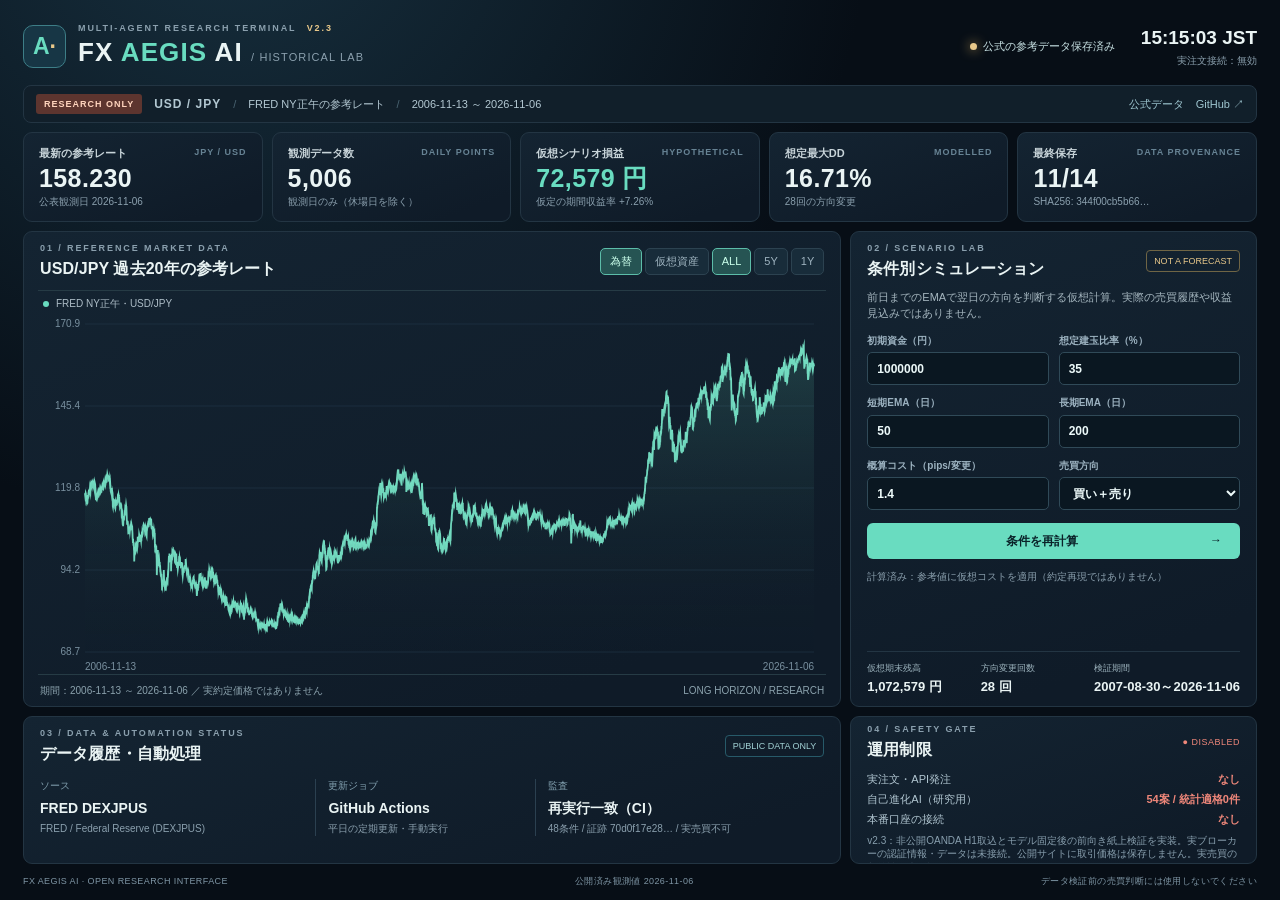
==== docs/index.html @ 6adf6b21 "feat: add private OANDA H1 ingestion and immutable forward paper ML validation" ====
<!doctype html>
<html lang="ja"><head><meta charset="utf-8"><meta name="viewport" content="width=device-width,initial-scale=1"><meta name="description" content="FX AEGIS AI — verified reference rates and hypothetical FX simulation; no live orders."><title>FX AEGIS AI | Historical Research & Simulation</title><link rel="stylesheet" href="./styles.css"><script defer src="./app.js"></script></head>
<body><div class="shell">
 <header class="topbar"><div class="brand"><div class="mark">A<span>·</span></div><div><div class="eyebrow">MULTI-AGENT RESEARCH TERMINAL <b>V2.3</b></div><h1>FX <em>AEGIS</em> AI <small>/ HISTORICAL LAB</small></h1></div></div><div class="top-actions"><div class="connection"><span class="dot"></span><span id="datasource">データの状態を確認中</span></div><div class="clock"><div id="clockJst">--:--:-- JST</div><span>実注文接続：無効</span></div></div></header>
 <section class="banner"><div><span class="status-tag">RESEARCH ONLY</span><b>USD / JPY</b><span class="pipe">/</span><span>FRED NY正午の参考レート</span><span class="pipe">/</span><span id="range">データ未取得</span></div><div><a href="https://fred.stlouisfed.org/series/DEXJPUS" target="_blank" rel="noopener noreferrer">公式データ</a><a href="https://github.com/Joker7822/FX-AEGIS-AI" target="_blank" rel="noopener noreferrer">GitHub ↗</a></div></section>
 <section class="kpis" aria-label="指標"><article><div>最新の参考レート <span>JPY / USD</span></div><strong id="lastRate">—</strong><small id="lastDate">公表値を確認中</small></article><article><div>観測データ数 <span>DAILY POINTS</span></div><strong id="observations">—</strong><small id="coverage">2006年からの長期分析</small></article><article><div>仮想シナリオ損益 <span>HYPOTHETICAL</span></div><strong id="simPnl">—</strong><small id="simReturn">実売買利益ではありません</small></article><article><div>想定最大DD <span>MODELLED</span></div><strong id="maxDd">—</strong><small id="switches">シナリオ計算なし</small></article><article><div>最終保存 <span>DATA PROVENANCE</span></div><strong id="lastSync">—</strong><small id="hash">照合情報を確認中</small></article></section>
 <section class="content"><div class="main-col"><article class="panel chart-panel"><div class="panel-head"><div><div class="tiny">01 / REFERENCE MARKET DATA</div><h2 id="chartTitle">USD/JPY 過去20年の参考レート</h2></div><div class="selectors"><button class="active" data-plot="price">為替</button><button data-plot="equity">仮想資産</button><button data-window="all" class="active">ALL</button><button data-window="5">5Y</button><button data-window="1">1Y</button></div></div><div class="chart-box"><div class="legend"><span class="legend-dot"></span><span id="chartLegend">FRED DEXJPUS / 参考レート</span><span id="chartExtra"></span></div><canvas id="chart"></canvas><div id="emptyChart" class="empty-chart" hidden>公式データの取得後、チャートが表示されます</div></div><div class="panel-foot"><span id="chartCaption">実注文・約定・スプレッドの情報ではありません</span><span>LONG HORIZON / RESEARCH</span></div></article>
 <article class="panel notes-panel"><div class="panel-head"><div><div class="tiny">03 / DATA & AUTOMATION STATUS</div><h2>データ履歴・自動処理</h2></div><span class="chip">PUBLIC DATA ONLY</span></div><div class="note-grid"><div><span class="label">ソース</span><strong id="sourceLabel">FRED DEXJPUS</strong><small id="sourceDetail">参照値、取引可能OHLCではありません</small></div><div><span class="label">更新ジョブ</span><strong>GitHub Actions</strong><small>平日の定期更新・手動実行</small></div><div><span class="label">監査</span><strong id="audit">未確認</strong><small id="reproDetail">再実行結果を確認中</small></div></div></article></div>
 <div class="side-col"><article class="panel controls"><div class="panel-head"><div><div class="tiny">02 / SCENARIO LAB</div><h2>条件別シミュレーション</h2></div><span class="chip chip-gold">NOT A FORECAST</span></div><div class="micro">前日までのEMAで翌日の方向を判断する仮想計算。実際の売買履歴や収益見込みではありません。</div><form id="scenarioForm"><div class="two"><label>初期資金（円）<input id="capital" type="number" min="1000" max="1000000000" value="1000000" step="10000"></label><label>想定建玉比率（%）<input id="allocation" type="number" min="1" max="100" value="35" step="1"></label></div><div class="two"><label>短期EMA（日）<input id="fast" type="number" min="2" max="499" value="50"></label><label>長期EMA（日）<input id="slow" type="number" min="3" max="500" value="200"></label></div><div class="two"><label>概算コスト（pips/変更）<input id="spread" type="number" min="0" max="50" step="0.1" value="1.4"></label><label>売買方向<select id="direction"><option value="both">買い＋売り</option><option value="long">買い＋見送り</option></select></label></div><button type="submit" class="simulate">条件を再計算 <span>→</span></button><div class="sim-meta" id="simMessage">履歴データを読み込み中です</div></form><div class="quick-stats"><div><span>仮想期末残高</span><strong id="finalEquity">—</strong></div><div><span>方向変更回数</span><strong id="trades">—</strong></div><div><span>検証期間</span><strong id="simDates">—</strong></div></div></article>
 <article class="panel safety"><div class="panel-head"><div><div class="tiny">04 / SAFETY GATE</div><h2>運用制限</h2></div><span class="led">● DISABLED</span></div><div class="safety-row"><span>実注文・API発注</span><b>なし</b></div><div class="safety-row"><span>自己進化AI（研究用）</span><b id="evolutionState">照合中</b></div><div class="safety-row"><span>本番口座の接続</span><b>なし</b></div><p>v2.3：非公開OANDA H1取込とモデル固定後の前向き紙上検証を実装。実ブローカーの認証情報・データは未接続。公開サイトに取引価格は保存しません。実売買の収益性は未確認です。</p></article></div></section>
 <footer><span>FX AEGIS AI · OPEN RESEARCH INTERFACE</span><span id="footerState">公開ページ / 読取専用</span><span>データ検証前の売買判断には使用しないでください</span></footer>
</div></body></html>
---- docs/styles.css ----
:root{color-scheme:dark;--bg:#070e16;--card:#101d2a;--border:#233543;--muted:#8ba0ae;--text:#eaf4f4;--mint:#69dcc0;--gold:#e8c88a;--danger:#ef877a}*{box-sizing:border-box}body{margin:0;background:radial-gradient(circle at 18% -13%,#17303f 0%,transparent 44%),var(--bg);font:13px/1.35 'Segoe UI',Inter,Arial,'Hiragino Kaku Gothic ProN',sans-serif;color:var(--text)}.shell{width:100%;max-width:2200px;height:100dvh;margin:auto;padding:17px 23px 10px;display:grid;grid-template-rows:59px 38px 90px minmax(0,1fr) 17px;gap:9px}.topbar{display:flex;align-items:center;justify-content:space-between;gap:16px}.brand{display:flex;align-items:center;gap:12px}.mark{display:flex;align-items:center;justify-content:center;font-size:23px;font-weight:900;width:43px;height:43px;border:1px solid #3d7e87;border-radius:10px;background:#173645;color:var(--mint)}.mark span{color:var(--gold)}.eyebrow,.tiny{font-size:9px;font-weight:700;letter-spacing:1.9px;color:var(--muted)}.eyebrow b{color:var(--gold);margin-left:6px}h1{margin:1px 0;font-size:26px;letter-spacing:1.1px;font-weight:800}h1 em{font-style:normal;color:var(--mint)}h1 small{font-size:11px;font-weight:500;color:var(--muted)}.top-actions{display:flex;align-items:center;gap:26px}.connection{font-size:11px;color:#c9e3e5}.dot{display:inline-block;width:7px;height:7px;background:var(--gold);border-radius:50%;margin-right:6px;box-shadow:0 0 12px #cfa95d}.clock{text-align:right}.clock>div{font-size:19px;font-weight:700;font-variant-numeric:tabular-nums}.clock>span{font-size:10px;color:var(--muted)}.banner{border:1px solid var(--border);border-radius:8px;background:#111f2a;padding:0 12px;display:flex;align-items:center;justify-content:space-between;color:#b3c8d2;font-size:11px}.banner>div{display:flex;align-items:center;gap:12px}.status-tag{background:#5d352f;color:#ffd4bd;padding:4px 8px;border-radius:3px;font-weight:bold;font-size:9px;letter-spacing:1px}.pipe{color:#4a6472}.banner b{font-size:12px;letter-spacing:1px}.banner a{color:#9fc7d1;text-decoration:none}.banner a:hover{text-decoration:underline}.kpis{display:grid;grid-template-columns:repeat(5,minmax(0,1fr));gap:9px}.kpis article,.panel{background:linear-gradient(160deg,#142432,#0f1b28 85%);border:1px solid var(--border);border-radius:9px;min-width:0}.kpis article{padding:12px 15px;display:flex;flex-direction:column;justify-content:center;gap:4px;overflow:hidden}.kpis article>div{font-size:11px;font-weight:650;color:#c8d4d9}.kpis article>div span{font-size:9px;color:#678394;letter-spacing:1px;float:right}.kpis strong{font-size:25px;line-height:1.05;font-weight:750;letter-spacing:.4px;font-variant-numeric:tabular-nums;white-space:nowrap}.kpis small{font-size:10px;color:var(--muted);white-space:nowrap;overflow:hidden;text-overflow:ellipsis}.content{display:grid;grid-template-columns:minmax(0,1.67fr) minmax(340px,.83fr);gap:9px;min-height:0}.main-col,.side-col{display:grid;gap:9px;min-height:0}.main-col{grid-template-rows:minmax(0,1fr) 148px}.side-col{grid-template-rows:minmax(0,1fr) 148px}.panel{min-height:0;overflow:hidden}.panel-head{height:58px;padding:12px 16px;display:flex;justify-content:space-between;align-items:center;gap:8px}.panel-head h2{margin:4px 0 0;font-size:16px;letter-spacing:.1px}.selectors{display:flex;gap:3px;flex-wrap:wrap;justify-content:flex-end}.selectors button{background:#182c3a;border:1px solid #2c4250;color:#9fb4c0;border-radius:5px;padding:5px 9px;font-size:11px;cursor:pointer}.selectors button.active,.selectors button:hover{background:#265453;border-color:#5cbda9;color:#caffeb}.chart-panel{display:flex;flex-direction:column}.chart-box{position:relative;flex:1;min-height:0;margin:0 14px;border-top:1px solid #263b45;border-bottom:1px solid #263b45}.legend{display:flex;align-items:center;gap:7px;padding:6px 5px;color:#adbdc7;font-size:10px;height:25px}.legend-dot{width:6px;height:6px;border-radius:50%;background:var(--mint)}#chart{width:100%;height:calc(100% - 25px);display:block}.empty-chart{position:absolute;top:50%;left:50%;transform:translate(-50%,-50%);color:#b1c8cc;text-align:center;background:#101f2bd6;padding:16px;border-radius:7px}.panel-foot{display:flex;justify-content:space-between;padding:9px 16px;color:#8ba2ad;font-size:10px}.note-grid{display:grid;grid-template-columns:1.2fr .9fr 1.2fr;gap:12px;padding:4px 16px 14px}.note-grid>div{border-right:1px solid #2b4050;min-width:0;display:flex;flex-direction:column;gap:6px}.note-grid>div:last-child{border:0}.label{font-size:10px;color:#82a0af}.note-grid strong{font-size:14px;white-space:nowrap;overflow:hidden;text-overflow:ellipsis}.note-grid small{font-size:10px;color:var(--muted);line-height:1.25}.chip{font-size:9px;color:#a2d2d5;border:1px solid #275a69;padding:4px 7px;border-radius:4px;white-space:nowrap}.chip-gold{color:var(--gold);border-color:#6f6545}.controls{padding-bottom:10px;display:flex;flex-direction:column}.controls .micro{margin:0 16px 12px;color:#a4b5be;font-size:11px;line-height:1.45}.controls form{padding:0 16px;flex:1;display:flex;flex-direction:column;gap:11px}.two{display:grid;grid-template-columns:1fr 1fr;gap:10px}.controls label{font-size:10px;color:#9cb2c0;font-weight:600}.controls input,.controls select{width:100%;margin-top:5px;border:1px solid #304a58;background:#0a1721;border-radius:5px;height:33px;padding:6px 9px;font:inherit;color:#edfafa;font-size:12px;outline:none}.controls input:focus,.controls select:focus{border-color:var(--mint)}.simulate{margin-top:2px;height:36px;background:var(--mint);border:0;border-radius:6px;color:#0a2229;font-weight:800;font-size:12px;cursor:pointer}.simulate:disabled{opacity:.45;cursor:not-allowed}.simulate span{float:right;margin-right:12px}.sim-meta{font-size:10px;color:var(--muted);min-height:13px}.quick-stats{margin:8px 16px 0;padding-top:10px;border-top:1px solid var(--border);display:grid;grid-template-columns:repeat(3,1fr);gap:8px}.quick-stats>div{display:flex;flex-direction:column;gap:4px}.quick-stats span{font-size:9px;color:#9cb3bd}.quick-stats strong{font-size:13px;white-space:nowrap;font-variant-numeric:tabular-nums}.safety{padding-bottom:8px}.safety .panel-head{height:50px}.led{color:var(--danger);font-size:9px;letter-spacing:.5px}.safety-row{display:flex;justify-content:space-between;margin:5px 16px;font-size:11px;color:#b1c6d1}.safety-row b{color:var(--danger)}.safety p{color:#889fae;font-size:10px;line-height:1.35;margin:7px 16px 0}footer{display:flex;justify-content:space-between;align-items:center;color:#7e95a4;font-size:9px;letter-spacing:.4px}.positive{color:var(--mint)}.negative{color:var(--danger)}@media(max-width:1100px){.shell{padding:12px;gap:7px}.content{grid-template-columns:minmax(0,1.5fr) minmax(305px,.85fr)}.panel-head{padding:8px 12px}.kpis article{padding:8px}.kpis strong{font-size:21px}.controls form{gap:6px}.controls .micro{margin-bottom:7px}}@media(max-width:900px){.shell{height:auto;min-height:100dvh;display:block}.topbar,.banner,.kpis,.content,footer{margin-bottom:10px}.kpis{grid-template-columns:repeat(2,minmax(0,1fr))}.kpis article:last-child{grid-column:span 2}.content{grid-template-columns:1fr}.main-col,.side-col{display:block}.main-col>.panel,.side-col>.panel{margin-bottom:10px}.chart-panel{height:390px}.controls{min-height:430px}.notes-panel,.safety{min-height:165px}.banner{min-height:40px}.top-actions{gap:8px}h1 small{display:none}footer{flex-wrap:wrap;gap:8px}}@media(max-height:800px) and (min-width:901px){.shell{padding:9px 16px 5px;grid-template-rows:48px 31px 76px minmax(0,1fr) 12px;gap:6px}.mark{height:34px;width:34px}.eyebrow{font-size:8px}h1{font-size:22px}.clock>div{font-size:15px}.kpis article{padding:7px 11px}.kpis strong{font-size:21px}.kpis small{font-size:9px}.main-col,.side-col{gap:6px}.main-col{grid-template-rows:minmax(0,1fr) 123px}.side-col{grid-template-rows:minmax(0,1fr) 123px}.panel-head{height:47px;padding:8px 13px}.panel-head h2{font-size:14px}.panel-foot{padding:6px 14px}.note-grid{padding:2px 14px 6px}.note-grid strong{font-size:12px}.note-grid small{font-size:9px}.controls .micro{font-size:10px;margin:0 13px 6px}.controls form{padding:0 13px;gap:5px}.controls input,.controls select{height:29px;margin-top:3px}.simulate{height:30px}.quick-stats{margin:4px 13px 0;padding-top:5px}.safety .panel-head{height:39px}.safety-row{margin:3px 14px;font-size:10px}.safety p{margin:5px 14px 0;font-size:9px}}
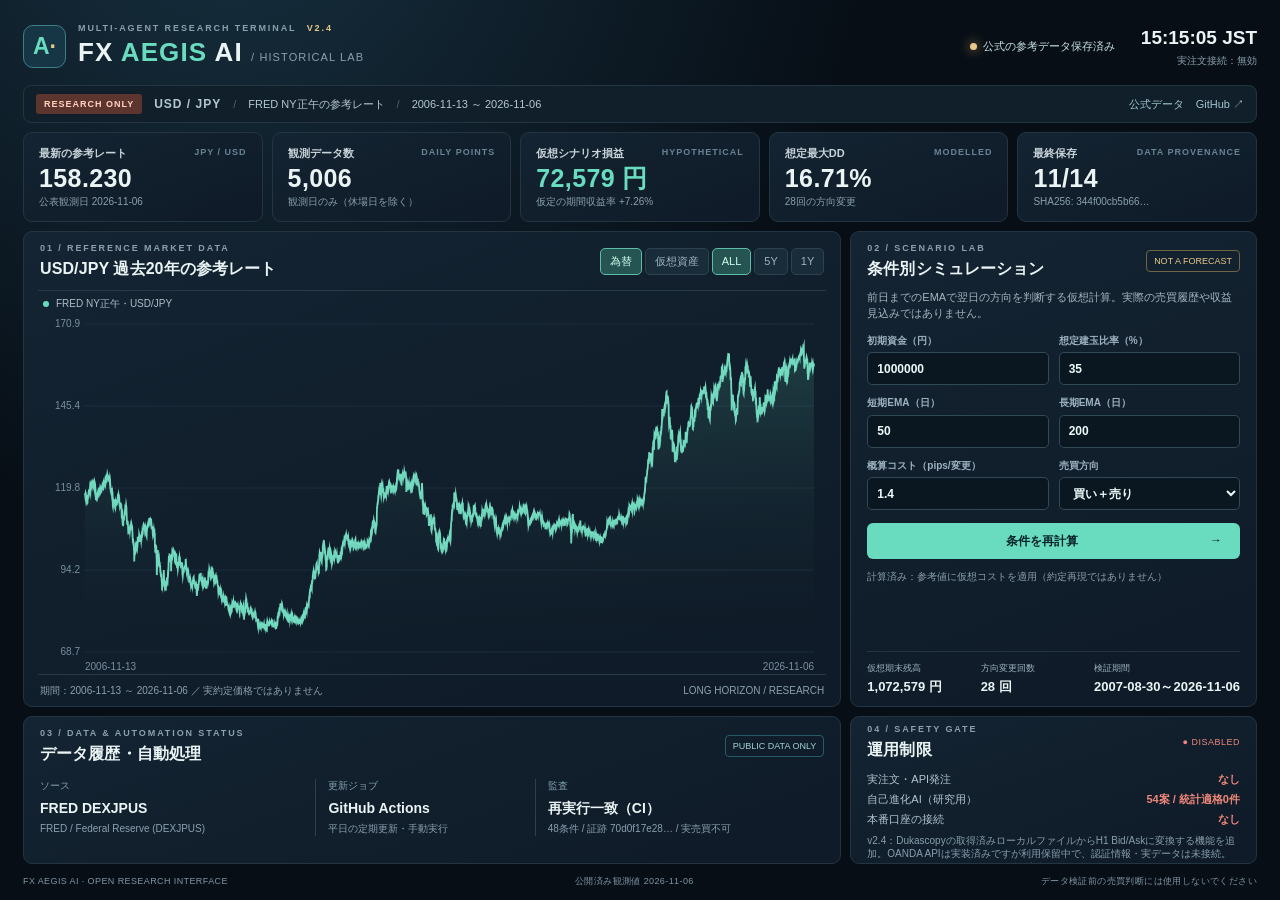
==== commit 6fe31516: "feat: offline Dukascopy tick-to-H1 audit; keep OANDA API on hold" ====
--- a/docs/index.html
+++ b/docs/index.html
@@ -1,12 +1,12 @@
 <!doctype html>
 <html lang="ja"><head><meta charset="utf-8"><meta name="viewport" content="width=device-width,initial-scale=1"><meta name="description" content="FX AEGIS AI — verified reference rates and hypothetical FX simulation; no live orders."><title>FX AEGIS AI | Historical Research & Simulation</title><link rel="stylesheet" href="./styles.css"><script defer src="./app.js"></script></head>
 <body><div class="shell">
- <header class="topbar"><div class="brand"><div class="mark">A<span>·</span></div><div><div class="eyebrow">MULTI-AGENT RESEARCH TERMINAL <b>V2.3</b></div><h1>FX <em>AEGIS</em> AI <small>/ HISTORICAL LAB</small></h1></div></div><div class="top-actions"><div class="connection"><span class="dot"></span><span id="datasource">データの状態を確認中</span></div><div class="clock"><div id="clockJst">--:--:-- JST</div><span>実注文接続：無効</span></div></div></header>
+ <header class="topbar"><div class="brand"><div class="mark">A<span>·</span></div><div><div class="eyebrow">MULTI-AGENT RESEARCH TERMINAL <b>V2.4</b></div><h1>FX <em>AEGIS</em> AI <small>/ HISTORICAL LAB</small></h1></div></div><div class="top-actions"><div class="connection"><span class="dot"></span><span id="datasource">データの状態を確認中</span></div><div class="clock"><div id="clockJst">--:--:-- JST</div><span>実注文接続：無効</span></div></div></header>
  <section class="banner"><div><span class="status-tag">RESEARCH ONLY</span><b>USD / JPY</b><span class="pipe">/</span><span>FRED NY正午の参考レート</span><span class="pipe">/</span><span id="range">データ未取得</span></div><div><a href="https://fred.stlouisfed.org/series/DEXJPUS" target="_blank" rel="noopener noreferrer">公式データ</a><a href="https://github.com/Joker7822/FX-AEGIS-AI" target="_blank" rel="noopener noreferrer">GitHub ↗</a></div></section>
  <section class="kpis" aria-label="指標"><article><div>最新の参考レート <span>JPY / USD</span></div><strong id="lastRate">—</strong><small id="lastDate">公表値を確認中</small></article><article><div>観測データ数 <span>DAILY POINTS</span></div><strong id="observations">—</strong><small id="coverage">2006年からの長期分析</small></article><article><div>仮想シナリオ損益 <span>HYPOTHETICAL</span></div><strong id="simPnl">—</strong><small id="simReturn">実売買利益ではありません</small></article><article><div>想定最大DD <span>MODELLED</span></div><strong id="maxDd">—</strong><small id="switches">シナリオ計算なし</small></article><article><div>最終保存 <span>DATA PROVENANCE</span></div><strong id="lastSync">—</strong><small id="hash">照合情報を確認中</small></article></section>
  <section class="content"><div class="main-col"><article class="panel chart-panel"><div class="panel-head"><div><div class="tiny">01 / REFERENCE MARKET DATA</div><h2 id="chartTitle">USD/JPY 過去20年の参考レート</h2></div><div class="selectors"><button class="active" data-plot="price">為替</button><button data-plot="equity">仮想資産</button><button data-window="all" class="active">ALL</button><button data-window="5">5Y</button><button data-window="1">1Y</button></div></div><div class="chart-box"><div class="legend"><span class="legend-dot"></span><span id="chartLegend">FRED DEXJPUS / 参考レート</span><span id="chartExtra"></span></div><canvas id="chart"></canvas><div id="emptyChart" class="empty-chart" hidden>公式データの取得後、チャートが表示されます</div></div><div class="panel-foot"><span id="chartCaption">実注文・約定・スプレッドの情報ではありません</span><span>LONG HORIZON / RESEARCH</span></div></article>
  <article class="panel notes-panel"><div class="panel-head"><div><div class="tiny">03 / DATA & AUTOMATION STATUS</div><h2>データ履歴・自動処理</h2></div><span class="chip">PUBLIC DATA ONLY</span></div><div class="note-grid"><div><span class="label">ソース</span><strong id="sourceLabel">FRED DEXJPUS</strong><small id="sourceDetail">参照値、取引可能OHLCではありません</small></div><div><span class="label">更新ジョブ</span><strong>GitHub Actions</strong><small>平日の定期更新・手動実行</small></div><div><span class="label">監査</span><strong id="audit">未確認</strong><small id="reproDetail">再実行結果を確認中</small></div></div></article></div>
  <div class="side-col"><article class="panel controls"><div class="panel-head"><div><div class="tiny">02 / SCENARIO LAB</div><h2>条件別シミュレーション</h2></div><span class="chip chip-gold">NOT A FORECAST</span></div><div class="micro">前日までのEMAで翌日の方向を判断する仮想計算。実際の売買履歴や収益見込みではありません。</div><form id="scenarioForm"><div class="two"><label>初期資金（円）<input id="capital" type="number" min="1000" max="1000000000" value="1000000" step="10000"></label><label>想定建玉比率（%）<input id="allocation" type="number" min="1" max="100" value="35" step="1"></label></div><div class="two"><label>短期EMA（日）<input id="fast" type="number" min="2" max="499" value="50"></label><label>長期EMA（日）<input id="slow" type="number" min="3" max="500" value="200"></label></div><div class="two"><label>概算コスト（pips/変更）<input id="spread" type="number" min="0" max="50" step="0.1" value="1.4"></label><label>売買方向<select id="direction"><option value="both">買い＋売り</option><option value="long">買い＋見送り</option></select></label></div><button type="submit" class="simulate">条件を再計算 <span>→</span></button><div class="sim-meta" id="simMessage">履歴データを読み込み中です</div></form><div class="quick-stats"><div><span>仮想期末残高</span><strong id="finalEquity">—</strong></div><div><span>方向変更回数</span><strong id="trades">—</strong></div><div><span>検証期間</span><strong id="simDates">—</strong></div></div></article>
- <article class="panel safety"><div class="panel-head"><div><div class="tiny">04 / SAFETY GATE</div><h2>運用制限</h2></div><span class="led">● DISABLED</span></div><div class="safety-row"><span>実注文・API発注</span><b>なし</b></div><div class="safety-row"><span>自己進化AI（研究用）</span><b id="evolutionState">照合中</b></div><div class="safety-row"><span>本番口座の接続</span><b>なし</b></div><p>v2.3：非公開OANDA H1取込とモデル固定後の前向き紙上検証を実装。実ブローカーの認証情報・データは未接続。公開サイトに取引価格は保存しません。実売買の収益性は未確認です。</p></article></div></section>
+ <article class="panel safety"><div class="panel-head"><div><div class="tiny">04 / SAFETY GATE</div><h2>運用制限</h2></div><span class="led">● DISABLED</span></div><div class="safety-row"><span>実注文・API発注</span><b>なし</b></div><div class="safety-row"><span>自己進化AI（研究用）</span><b id="evolutionState">照合中</b></div><div class="safety-row"><span>本番口座の接続</span><b>なし</b></div><p>v2.4：Dukascopyの取得済みローカルファイルからH1 Bid/Askに変換する機能を追加。OANDA APIは実装済みですが利用保留中で、認証情報・実データは未接続。公開サイトに取引価格を保存せず、実収益性は未確認です。</p></article></div></section>
  <footer><span>FX AEGIS AI · OPEN RESEARCH INTERFACE</span><span id="footerState">公開ページ / 読取専用</span><span>データ検証前の売買判断には使用しないでください</span></footer>
 </div></body></html>
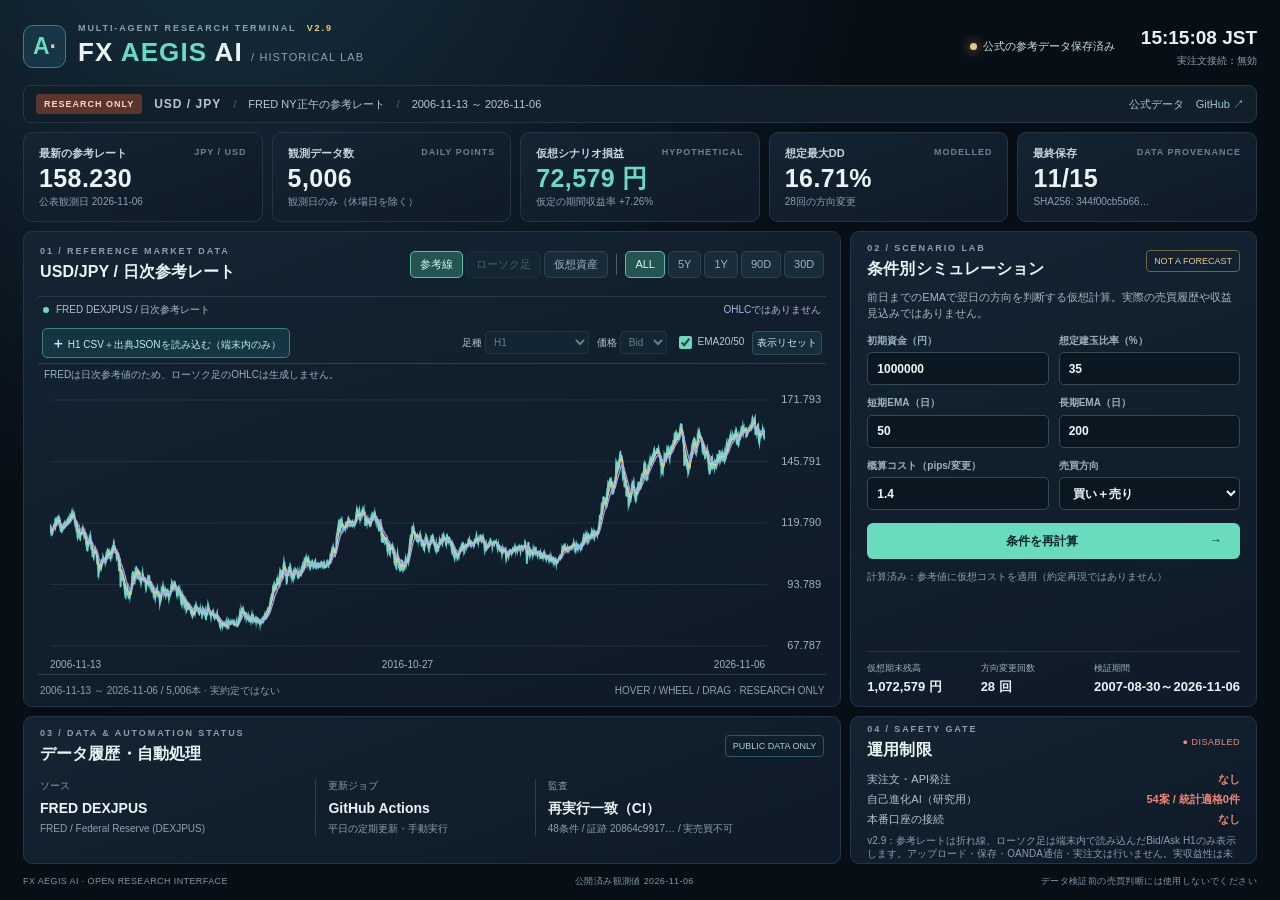
==== commit 2edc6624: "feat(dashboard): display verified local H1 Bid/Ask candlesticks with zoom and EMA" ====
--- a/docs/index.html
+++ b/docs/index.html
@@ -1,12 +1,12 @@
 <!doctype html>
-<html lang="ja"><head><meta charset="utf-8"><meta name="viewport" content="width=device-width,initial-scale=1"><meta name="description" content="FX AEGIS AI — verified reference rates and hypothetical FX simulation; no live orders."><title>FX AEGIS AI | Historical Research & Simulation</title><link rel="stylesheet" href="./styles.css"><script defer src="./app.js"></script></head>
+<html lang="ja"><head><meta charset="utf-8"><meta name="viewport" content="width=device-width,initial-scale=1"><meta name="description" content="FX AEGIS AI — verified reference rates and hypothetical FX simulation; no live orders."><title>FX AEGIS AI | Historical Research & Simulation</title><link rel="stylesheet" href="./styles.css?v=29"><script defer src="./chart-model.js?v=29"></script><script defer src="./chart-view.js?v=29"></script><script defer src="./app.js?v=29"></script></head>
 <body><div class="shell">
- <header class="topbar"><div class="brand"><div class="mark">A<span>·</span></div><div><div class="eyebrow">MULTI-AGENT RESEARCH TERMINAL <b>V2.4</b></div><h1>FX <em>AEGIS</em> AI <small>/ HISTORICAL LAB</small></h1></div></div><div class="top-actions"><div class="connection"><span class="dot"></span><span id="datasource">データの状態を確認中</span></div><div class="clock"><div id="clockJst">--:--:-- JST</div><span>実注文接続：無効</span></div></div></header>
+ <header class="topbar"><div class="brand"><div class="mark">A<span>·</span></div><div><div class="eyebrow">MULTI-AGENT RESEARCH TERMINAL <b>V2.9</b></div><h1>FX <em>AEGIS</em> AI <small>/ HISTORICAL LAB</small></h1></div></div><div class="top-actions"><div class="connection"><span class="dot"></span><span id="datasource">データの状態を確認中</span></div><div class="clock"><div id="clockJst">--:--:-- JST</div><span>実注文接続：無効</span></div></div></header>
  <section class="banner"><div><span class="status-tag">RESEARCH ONLY</span><b>USD / JPY</b><span class="pipe">/</span><span>FRED NY正午の参考レート</span><span class="pipe">/</span><span id="range">データ未取得</span></div><div><a href="https://fred.stlouisfed.org/series/DEXJPUS" target="_blank" rel="noopener noreferrer">公式データ</a><a href="https://github.com/Joker7822/FX-AEGIS-AI" target="_blank" rel="noopener noreferrer">GitHub ↗</a></div></section>
  <section class="kpis" aria-label="指標"><article><div>最新の参考レート <span>JPY / USD</span></div><strong id="lastRate">—</strong><small id="lastDate">公表値を確認中</small></article><article><div>観測データ数 <span>DAILY POINTS</span></div><strong id="observations">—</strong><small id="coverage">2006年からの長期分析</small></article><article><div>仮想シナリオ損益 <span>HYPOTHETICAL</span></div><strong id="simPnl">—</strong><small id="simReturn">実売買利益ではありません</small></article><article><div>想定最大DD <span>MODELLED</span></div><strong id="maxDd">—</strong><small id="switches">シナリオ計算なし</small></article><article><div>最終保存 <span>DATA PROVENANCE</span></div><strong id="lastSync">—</strong><small id="hash">照合情報を確認中</small></article></section>
- <section class="content"><div class="main-col"><article class="panel chart-panel"><div class="panel-head"><div><div class="tiny">01 / REFERENCE MARKET DATA</div><h2 id="chartTitle">USD/JPY 過去20年の参考レート</h2></div><div class="selectors"><button class="active" data-plot="price">為替</button><button data-plot="equity">仮想資産</button><button data-window="all" class="active">ALL</button><button data-window="5">5Y</button><button data-window="1">1Y</button></div></div><div class="chart-box"><div class="legend"><span class="legend-dot"></span><span id="chartLegend">FRED DEXJPUS / 参考レート</span><span id="chartExtra"></span></div><canvas id="chart"></canvas><div id="emptyChart" class="empty-chart" hidden>公式データの取得後、チャートが表示されます</div></div><div class="panel-foot"><span id="chartCaption">実注文・約定・スプレッドの情報ではありません</span><span>LONG HORIZON / RESEARCH</span></div></article>
+ <section class="content"><div class="main-col"><article class="panel chart-panel"><div class="panel-head"><div><div class="tiny">01 / REFERENCE MARKET DATA</div><h2 id="chartTitle">USD/JPY 過去20年の参考レート</h2></div><div class="selectors" aria-label="チャート表示切替"><button class="active" data-plot="price">参考線</button><button data-plot="candles" disabled title="ローカルのH1 Bid/Ask CSVと出典JSONを取り込んでください">ローソク足</button><button data-plot="equity">仮想資産</button><span class="select-divider"></span><button data-window="all" class="active">ALL</button><button data-window="5">5Y</button><button data-window="1">1Y</button><button data-window="90d">90D</button><button data-window="30d">30D</button><button data-window="7d">7D</button><button data-window="1d">1D</button></div></div><div class="chart-box"><div class="legend"><span class="legend-dot"></span><span id="chartLegend">FRED DEXJPUS / 参考レート</span><span id="chartExtra"></span></div><div class="chart-setup"><label class="local-import"> <input type="file" id="localFiles" accept=".csv,.json" multiple aria-label="ローカルH1 BidAsk CSVと出典JSONを2ファイル選択"> <span> <b>＋</b> H1 CSV＋出典JSONを読み込む（端末内のみ）</span></label><button id="localClear" type="button" hidden>クリア</button><div class="chart-mini"><label>足種 <select id="candleTimeframe" aria-label="ローソク足の時間軸"><option value="H1">H1</option><option value="D1">D1（UTC集約）</option></select></label><label>価格 <select id="candleSide" aria-label="BidまたはAskのOHLC"><option value="bid">Bid</option><option value="ask">Ask</option></select></label><label class="ema-toggle"><input type="checkbox" id="showEma" checked> EMA20/50</label><button id="chartReset" type="button" title="ズームとスクロールを元に戻す">表示リセット</button></div></div><div class="local-status" id="localStatus" aria-live="polite">FREDは日次参考値のため、ローソク足のOHLCは生成しません。</div><canvas id="chart" tabindex="0" role="img" aria-label="価格チャート。マウスホイールで拡大縮小、横ドラッグで移動、矢印キーで移動できます。"></canvas><div id="chartHover" class="chart-hover" hidden></div><div id="emptyChart" class="empty-chart" hidden>公式データの取得後、チャートが表示されます</div></div><div class="panel-foot"><span id="chartCaption">実注文・約定・スプレッドの情報ではありません</span><span>HOVER / WHEEL / DRAG · RESEARCH ONLY</span></div></article>
  <article class="panel notes-panel"><div class="panel-head"><div><div class="tiny">03 / DATA & AUTOMATION STATUS</div><h2>データ履歴・自動処理</h2></div><span class="chip">PUBLIC DATA ONLY</span></div><div class="note-grid"><div><span class="label">ソース</span><strong id="sourceLabel">FRED DEXJPUS</strong><small id="sourceDetail">参照値、取引可能OHLCではありません</small></div><div><span class="label">更新ジョブ</span><strong>GitHub Actions</strong><small>平日の定期更新・手動実行</small></div><div><span class="label">監査</span><strong id="audit">未確認</strong><small id="reproDetail">再実行結果を確認中</small></div></div></article></div>
  <div class="side-col"><article class="panel controls"><div class="panel-head"><div><div class="tiny">02 / SCENARIO LAB</div><h2>条件別シミュレーション</h2></div><span class="chip chip-gold">NOT A FORECAST</span></div><div class="micro">前日までのEMAで翌日の方向を判断する仮想計算。実際の売買履歴や収益見込みではありません。</div><form id="scenarioForm"><div class="two"><label>初期資金（円）<input id="capital" type="number" min="1000" max="1000000000" value="1000000" step="10000"></label><label>想定建玉比率（%）<input id="allocation" type="number" min="1" max="100" value="35" step="1"></label></div><div class="two"><label>短期EMA（日）<input id="fast" type="number" min="2" max="499" value="50"></label><label>長期EMA（日）<input id="slow" type="number" min="3" max="500" value="200"></label></div><div class="two"><label>概算コスト（pips/変更）<input id="spread" type="number" min="0" max="50" step="0.1" value="1.4"></label><label>売買方向<select id="direction"><option value="both">買い＋売り</option><option value="long">買い＋見送り</option></select></label></div><button type="submit" class="simulate">条件を再計算 <span>→</span></button><div class="sim-meta" id="simMessage">履歴データを読み込み中です</div></form><div class="quick-stats"><div><span>仮想期末残高</span><strong id="finalEquity">—</strong></div><div><span>方向変更回数</span><strong id="trades">—</strong></div><div><span>検証期間</span><strong id="simDates">—</strong></div></div></article>
- <article class="panel safety"><div class="panel-head"><div><div class="tiny">04 / SAFETY GATE</div><h2>運用制限</h2></div><span class="led">● DISABLED</span></div><div class="safety-row"><span>実注文・API発注</span><b>なし</b></div><div class="safety-row"><span>自己進化AI（研究用）</span><b id="evolutionState">照合中</b></div><div class="safety-row"><span>本番口座の接続</span><b>なし</b></div><p>v2.4：Dukascopyの取得済みローカルファイルからH1 Bid/Askに変換する機能を追加。OANDA APIは実装済みですが利用保留中で、認証情報・実データは未接続。公開サイトに取引価格を保存せず、実収益性は未確認です。</p></article></div></section>
+ <article class="panel safety"><div class="panel-head"><div><div class="tiny">04 / SAFETY GATE</div><h2>運用制限</h2></div><span class="led">● DISABLED</span></div><div class="safety-row"><span>実注文・API発注</span><b>なし</b></div><div class="safety-row"><span>自己進化AI（研究用）</span><b id="evolutionState">照合中</b></div><div class="safety-row"><span>本番口座の接続</span><b>なし</b></div><p>v2.9：参考レートは折れ線、ローソク足は端末内で読み込んだBid/Ask H1のみ表示します。アップロード・保存・OANDA通信・実注文は行いません。実収益性は未確認です。</p></article></div></section>
  <footer><span>FX AEGIS AI · OPEN RESEARCH INTERFACE</span><span id="footerState">公開ページ / 読取専用</span><span>データ検証前の売買判断には使用しないでください</span></footer>
 </div></body></html>
--- a/docs/styles.css
+++ b/docs/styles.css
@@ -1 +1,28 @@
 :root{color-scheme:dark;--bg:#070e16;--card:#101d2a;--border:#233543;--muted:#8ba0ae;--text:#eaf4f4;--mint:#69dcc0;--gold:#e8c88a;--danger:#ef877a}*{box-sizing:border-box}body{margin:0;background:radial-gradient(circle at 18% -13%,#17303f 0%,transparent 44%),var(--bg);font:13px/1.35 'Segoe UI',Inter,Arial,'Hiragino Kaku Gothic ProN',sans-serif;color:var(--text)}.shell{width:100%;max-width:2200px;height:100dvh;margin:auto;padding:17px 23px 10px;display:grid;grid-template-rows:59px 38px 90px minmax(0,1fr) 17px;gap:9px}.topbar{display:flex;align-items:center;justify-content:space-between;gap:16px}.brand{display:flex;align-items:center;gap:12px}.mark{display:flex;align-items:center;justify-content:center;font-size:23px;font-weight:900;width:43px;height:43px;border:1px solid #3d7e87;border-radius:10px;background:#173645;color:var(--mint)}.mark span{color:var(--gold)}.eyebrow,.tiny{font-size:9px;font-weight:700;letter-spacing:1.9px;color:var(--muted)}.eyebrow b{color:var(--gold);margin-left:6px}h1{margin:1px 0;font-size:26px;letter-spacing:1.1px;font-weight:800}h1 em{font-style:normal;color:var(--mint)}h1 small{font-size:11px;font-weight:500;color:var(--muted)}.top-actions{display:flex;align-items:center;gap:26px}.connection{font-size:11px;color:#c9e3e5}.dot{display:inline-block;width:7px;height:7px;background:var(--gold);border-radius:50%;margin-right:6px;box-shadow:0 0 12px #cfa95d}.clock{text-align:right}.clock>div{font-size:19px;font-weight:700;font-variant-numeric:tabular-nums}.clock>span{font-size:10px;color:var(--muted)}.banner{border:1px solid var(--border);border-radius:8px;background:#111f2a;padding:0 12px;display:flex;align-items:center;justify-content:space-between;color:#b3c8d2;font-size:11px}.banner>div{display:flex;align-items:center;gap:12px}.status-tag{background:#5d352f;color:#ffd4bd;padding:4px 8px;border-radius:3px;font-weight:bold;font-size:9px;letter-spacing:1px}.pipe{color:#4a6472}.banner b{font-size:12px;letter-spacing:1px}.banner a{color:#9fc7d1;text-decoration:none}.banner a:hover{text-decoration:underline}.kpis{display:grid;grid-template-columns:repeat(5,minmax(0,1fr));gap:9px}.kpis article,.panel{background:linear-gradient(160deg,#142432,#0f1b28 85%);border:1px solid var(--border);border-radius:9px;min-width:0}.kpis article{padding:12px 15px;display:flex;flex-direction:column;justify-content:center;gap:4px;overflow:hidden}.kpis article>div{font-size:11px;font-weight:650;color:#c8d4d9}.kpis article>div span{font-size:9px;color:#678394;letter-spacing:1px;float:right}.kpis strong{font-size:25px;line-height:1.05;font-weight:750;letter-spacing:.4px;font-variant-numeric:tabular-nums;white-space:nowrap}.kpis small{font-size:10px;color:var(--muted);white-space:nowrap;overflow:hidden;text-overflow:ellipsis}.content{display:grid;grid-template-columns:minmax(0,1.67fr) minmax(340px,.83fr);gap:9px;min-height:0}.main-col,.side-col{display:grid;gap:9px;min-height:0}.main-col{grid-template-rows:minmax(0,1fr) 148px}.side-col{grid-template-rows:minmax(0,1fr) 148px}.panel{min-height:0;overflow:hidden}.panel-head{height:58px;padding:12px 16px;display:flex;justify-content:space-between;align-items:center;gap:8px}.panel-head h2{margin:4px 0 0;font-size:16px;letter-spacing:.1px}.selectors{display:flex;gap:3px;flex-wrap:wrap;justify-content:flex-end}.selectors button{background:#182c3a;border:1px solid #2c4250;color:#9fb4c0;border-radius:5px;padding:5px 9px;font-size:11px;cursor:pointer}.selectors button.active,.selectors button:hover{background:#265453;border-color:#5cbda9;color:#caffeb}.chart-panel{display:flex;flex-direction:column}.chart-box{position:relative;flex:1;min-height:0;margin:0 14px;border-top:1px solid #263b45;border-bottom:1px solid #263b45}.legend{display:flex;align-items:center;gap:7px;padding:6px 5px;color:#adbdc7;font-size:10px;height:25px}.legend-dot{width:6px;height:6px;border-radius:50%;background:var(--mint)}#chart{width:100%;height:calc(100% - 25px);display:block}.empty-chart{position:absolute;top:50%;left:50%;transform:translate(-50%,-50%);color:#b1c8cc;text-align:center;background:#101f2bd6;padding:16px;border-radius:7px}.panel-foot{display:flex;justify-content:space-between;padding:9px 16px;color:#8ba2ad;font-size:10px}.note-grid{display:grid;grid-template-columns:1.2fr .9fr 1.2fr;gap:12px;padding:4px 16px 14px}.note-grid>div{border-right:1px solid #2b4050;min-width:0;display:flex;flex-direction:column;gap:6px}.note-grid>div:last-child{border:0}.label{font-size:10px;color:#82a0af}.note-grid strong{font-size:14px;white-space:nowrap;overflow:hidden;text-overflow:ellipsis}.note-grid small{font-size:10px;color:var(--muted);line-height:1.25}.chip{font-size:9px;color:#a2d2d5;border:1px solid #275a69;padding:4px 7px;border-radius:4px;white-space:nowrap}.chip-gold{color:var(--gold);border-color:#6f6545}.controls{padding-bottom:10px;display:flex;flex-direction:column}.controls .micro{margin:0 16px 12px;color:#a4b5be;font-size:11px;line-height:1.45}.controls form{padding:0 16px;flex:1;display:flex;flex-direction:column;gap:11px}.two{display:grid;grid-template-columns:1fr 1fr;gap:10px}.controls label{font-size:10px;color:#9cb2c0;font-weight:600}.controls input,.controls select{width:100%;margin-top:5px;border:1px solid #304a58;background:#0a1721;border-radius:5px;height:33px;padding:6px 9px;font:inherit;color:#edfafa;font-size:12px;outline:none}.controls input:focus,.controls select:focus{border-color:var(--mint)}.simulate{margin-top:2px;height:36px;background:var(--mint);border:0;border-radius:6px;color:#0a2229;font-weight:800;font-size:12px;cursor:pointer}.simulate:disabled{opacity:.45;cursor:not-allowed}.simulate span{float:right;margin-right:12px}.sim-meta{font-size:10px;color:var(--muted);min-height:13px}.quick-stats{margin:8px 16px 0;padding-top:10px;border-top:1px solid var(--border);display:grid;grid-template-columns:repeat(3,1fr);gap:8px}.quick-stats>div{display:flex;flex-direction:column;gap:4px}.quick-stats span{font-size:9px;color:#9cb3bd}.quick-stats strong{font-size:13px;white-space:nowrap;font-variant-numeric:tabular-nums}.safety{padding-bottom:8px}.safety .panel-head{height:50px}.led{color:var(--danger);font-size:9px;letter-spacing:.5px}.safety-row{display:flex;justify-content:space-between;margin:5px 16px;font-size:11px;color:#b1c6d1}.safety-row b{color:var(--danger)}.safety p{color:#889fae;font-size:10px;line-height:1.35;margin:7px 16px 0}footer{display:flex;justify-content:space-between;align-items:center;color:#7e95a4;font-size:9px;letter-spacing:.4px}.positive{color:var(--mint)}.negative{color:var(--danger)}@media(max-width:1100px){.shell{padding:12px;gap:7px}.content{grid-template-columns:minmax(0,1.5fr) minmax(305px,.85fr)}.panel-head{padding:8px 12px}.kpis article{padding:8px}.kpis strong{font-size:21px}.controls form{gap:6px}.controls .micro{margin-bottom:7px}}@media(max-width:900px){.shell{height:auto;min-height:100dvh;display:block}.topbar,.banner,.kpis,.content,footer{margin-bottom:10px}.kpis{grid-template-columns:repeat(2,minmax(0,1fr))}.kpis article:last-child{grid-column:span 2}.content{grid-template-columns:1fr}.main-col,.side-col{display:block}.main-col>.panel,.side-col>.panel{margin-bottom:10px}.chart-panel{height:390px}.controls{min-height:430px}.notes-panel,.safety{min-height:165px}.banner{min-height:40px}.top-actions{gap:8px}h1 small{display:none}footer{flex-wrap:wrap;gap:8px}}@media(max-height:800px) and (min-width:901px){.shell{padding:9px 16px 5px;grid-template-rows:48px 31px 76px minmax(0,1fr) 12px;gap:6px}.mark{height:34px;width:34px}.eyebrow{font-size:8px}h1{font-size:22px}.clock>div{font-size:15px}.kpis article{padding:7px 11px}.kpis strong{font-size:21px}.kpis small{font-size:9px}.main-col,.side-col{gap:6px}.main-col{grid-template-rows:minmax(0,1fr) 123px}.side-col{grid-template-rows:minmax(0,1fr) 123px}.panel-head{height:47px;padding:8px 13px}.panel-head h2{font-size:14px}.panel-foot{padding:6px 14px}.note-grid{padding:2px 14px 6px}.note-grid strong{font-size:12px}.note-grid small{font-size:9px}.controls .micro{font-size:10px;margin:0 13px 6px}.controls form{padding:0 13px;gap:5px}.controls input,.controls select{height:29px;margin-top:3px}.simulate{height:30px}.quick-stats{margin:4px 13px 0;padding-top:5px}.safety .panel-head{height:39px}.safety-row{margin:3px 14px;font-size:10px}.safety p{margin:5px 14px 0;font-size:9px}}
+
+/* v2.9: chart workstation controls, local-only H1 candles */
+.chart-panel .panel-head{height:auto;min-height:64px;align-items:center;flex-wrap:wrap}
+.chart-panel .panel-head>div:first-child{flex-shrink:0}
+.selectors button:disabled{opacity:.4;cursor:not-allowed}
+.selectors button[hidden]{display:none}
+.select-divider{width:1px;background:#476173;margin:3px 5px}
+.chart-box{display:flex;flex-direction:column;min-height:220px}
+.chart-box .legend{flex-shrink:0;flex-wrap:wrap;height:auto;min-height:25px}
+.chart-setup{display:flex;align-items:center;justify-content:space-between;gap:9px;flex-wrap:wrap;padding:5px 4px;border-bottom:1px solid #28404e}
+.chart-mini{display:flex;align-items:center;gap:8px;flex-wrap:wrap}
+.chart-mini label{font-size:10px;color:#b3c8d1;white-space:nowrap}
+.chart-mini select,.chart-mini button,#localClear{border:1px solid #344c5c;border-radius:4px;background:#162d3b;color:#daeeeb;padding:4px;font-size:10px;cursor:pointer}
+.chart-mini select:disabled{opacity:.45}
+.chart-mini input{vertical-align:middle;accent-color:var(--mint)}
+.chart-mini .ema-toggle{cursor:pointer}
+.local-import{position:relative;display:inline-flex;cursor:pointer;border:1px solid #427e86;border-radius:5px;padding:5px 8px;background:#153542;color:#bdeee5;font-size:10px;white-space:normal}
+.local-import b{font-size:14px}
+.local-import:focus-within{outline:2px solid var(--mint)}
+.local-import input{position:absolute;width:100%;height:100%;top:0;left:0;opacity:0;cursor:pointer}
+.local-status{flex-shrink:0;min-height:20px;padding:4px 6px;color:#98b1be;font-size:10px;line-height:1.35}
+#chart{flex:1;min-height:150px;height:auto;width:100%;display:block;cursor:crosshair;touch-action:pan-y}
+#chart:focus-visible{outline:2px solid var(--mint);outline-offset:-2px}
+.chart-hover{position:absolute;right:62px;top:69px;max-width:calc(100% - 80px);background:#081925ed;color:#d9f2ed;box-shadow:0 6px 20px #0005;z-index:2;border:1px solid #2f5b65;border-radius:4px;padding:6px 9px;font-size:10px;pointer-events:none}
+#chartExtra{color:#b2b0e4;margin-left:auto}
+@media(max-width:900px){.chart-panel{height:480px}.chart-panel .panel-head{min-height:70px}.chart-mini{gap:5px}.chart-setup{justify-content:flex-start}.chart-hover{top:120px}}
+@media(max-width:550px){.chart-panel{height:555px}.chart-panel .panel-head h2{font-size:14px}.selectors{justify-content:flex-start}.chart-mini{flex-wrap:wrap}.chart-setup{padding:5px 2px}.chart-hover{top:155px}}
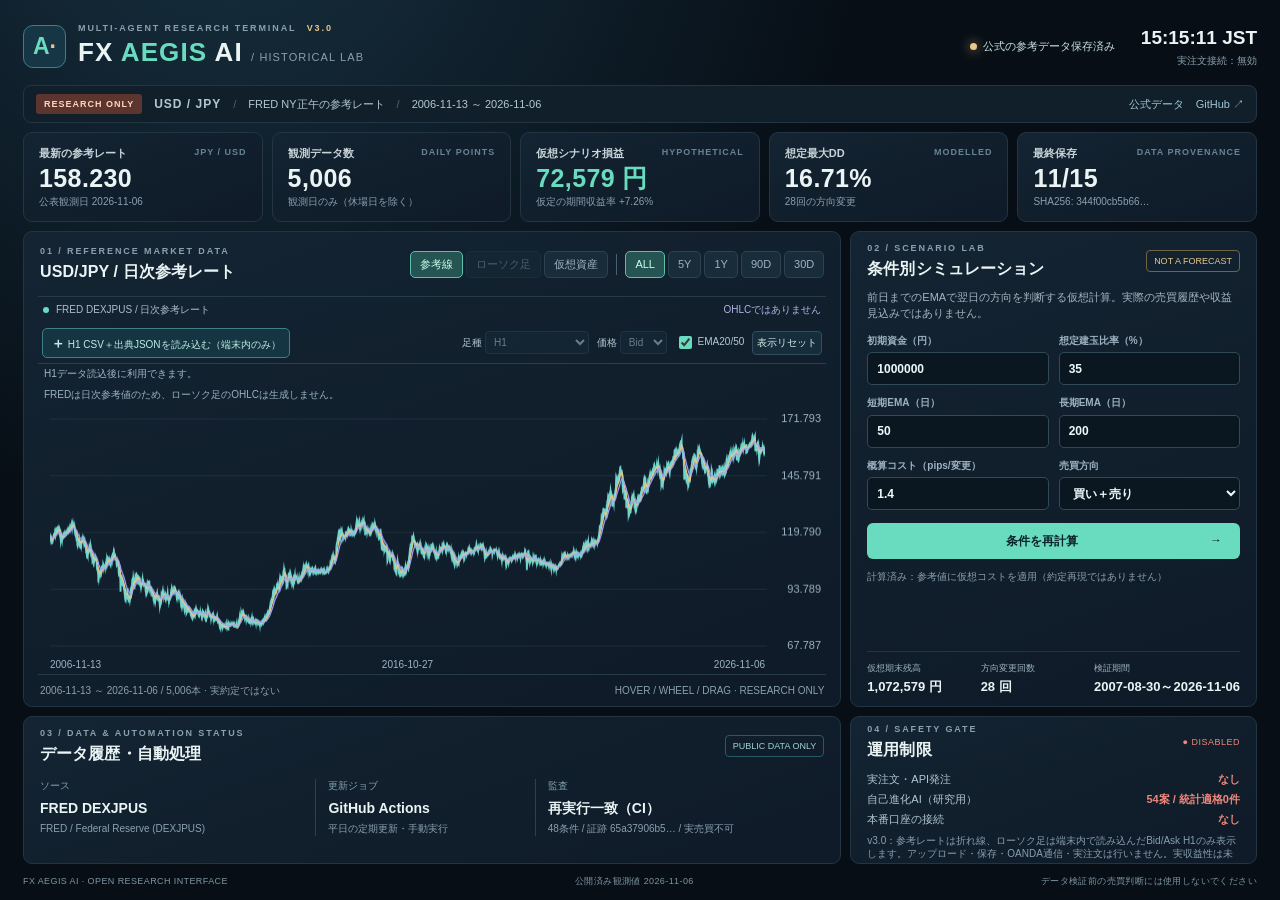
==== commit 02e1ecab: "feat(dashboard): H1 trade markers, hypothetical risk levels and AI outcome annotations" ====
--- a/docs/index.html
+++ b/docs/index.html
@@ -1,12 +1,12 @@
 <!doctype html>
-<html lang="ja"><head><meta charset="utf-8"><meta name="viewport" content="width=device-width,initial-scale=1"><meta name="description" content="FX AEGIS AI — verified reference rates and hypothetical FX simulation; no live orders."><title>FX AEGIS AI | Historical Research & Simulation</title><link rel="stylesheet" href="./styles.css?v=29"><script defer src="./chart-model.js?v=29"></script><script defer src="./chart-view.js?v=29"></script><script defer src="./app.js?v=29"></script></head>
+<html lang="ja"><head><meta charset="utf-8"><meta name="viewport" content="width=device-width,initial-scale=1"><meta name="description" content="FX AEGIS AI — verified reference rates and hypothetical FX simulation; no live orders."><title>FX AEGIS AI | Historical Research & Simulation</title><link rel="stylesheet" href="./styles.css?v=30"><script defer src="./chart-model.js?v=30"></script><script defer src="./chart-view.js?v=30"></script><script defer src="./annotations.js?v=30"></script><script defer src="./app.js?v=30"></script></head>
 <body><div class="shell">
- <header class="topbar"><div class="brand"><div class="mark">A<span>·</span></div><div><div class="eyebrow">MULTI-AGENT RESEARCH TERMINAL <b>V2.9</b></div><h1>FX <em>AEGIS</em> AI <small>/ HISTORICAL LAB</small></h1></div></div><div class="top-actions"><div class="connection"><span class="dot"></span><span id="datasource">データの状態を確認中</span></div><div class="clock"><div id="clockJst">--:--:-- JST</div><span>実注文接続：無効</span></div></div></header>
+ <header class="topbar"><div class="brand"><div class="mark">A<span>·</span></div><div><div class="eyebrow">MULTI-AGENT RESEARCH TERMINAL <b>V3.0</b></div><h1>FX <em>AEGIS</em> AI <small>/ HISTORICAL LAB</small></h1></div></div><div class="top-actions"><div class="connection"><span class="dot"></span><span id="datasource">データの状態を確認中</span></div><div class="clock"><div id="clockJst">--:--:-- JST</div><span>実注文接続：無効</span></div></div></header>
  <section class="banner"><div><span class="status-tag">RESEARCH ONLY</span><b>USD / JPY</b><span class="pipe">/</span><span>FRED NY正午の参考レート</span><span class="pipe">/</span><span id="range">データ未取得</span></div><div><a href="https://fred.stlouisfed.org/series/DEXJPUS" target="_blank" rel="noopener noreferrer">公式データ</a><a href="https://github.com/Joker7822/FX-AEGIS-AI" target="_blank" rel="noopener noreferrer">GitHub ↗</a></div></section>
  <section class="kpis" aria-label="指標"><article><div>最新の参考レート <span>JPY / USD</span></div><strong id="lastRate">—</strong><small id="lastDate">公表値を確認中</small></article><article><div>観測データ数 <span>DAILY POINTS</span></div><strong id="observations">—</strong><small id="coverage">2006年からの長期分析</small></article><article><div>仮想シナリオ損益 <span>HYPOTHETICAL</span></div><strong id="simPnl">—</strong><small id="simReturn">実売買利益ではありません</small></article><article><div>想定最大DD <span>MODELLED</span></div><strong id="maxDd">—</strong><small id="switches">シナリオ計算なし</small></article><article><div>最終保存 <span>DATA PROVENANCE</span></div><strong id="lastSync">—</strong><small id="hash">照合情報を確認中</small></article></section>
- <section class="content"><div class="main-col"><article class="panel chart-panel"><div class="panel-head"><div><div class="tiny">01 / REFERENCE MARKET DATA</div><h2 id="chartTitle">USD/JPY 過去20年の参考レート</h2></div><div class="selectors" aria-label="チャート表示切替"><button class="active" data-plot="price">参考線</button><button data-plot="candles" disabled title="ローカルのH1 Bid/Ask CSVと出典JSONを取り込んでください">ローソク足</button><button data-plot="equity">仮想資産</button><span class="select-divider"></span><button data-window="all" class="active">ALL</button><button data-window="5">5Y</button><button data-window="1">1Y</button><button data-window="90d">90D</button><button data-window="30d">30D</button><button data-window="7d">7D</button><button data-window="1d">1D</button></div></div><div class="chart-box"><div class="legend"><span class="legend-dot"></span><span id="chartLegend">FRED DEXJPUS / 参考レート</span><span id="chartExtra"></span></div><div class="chart-setup"><label class="local-import"> <input type="file" id="localFiles" accept=".csv,.json" multiple aria-label="ローカルH1 BidAsk CSVと出典JSONを2ファイル選択"> <span> <b>＋</b> H1 CSV＋出典JSONを読み込む（端末内のみ）</span></label><button id="localClear" type="button" hidden>クリア</button><div class="chart-mini"><label>足種 <select id="candleTimeframe" aria-label="ローソク足の時間軸"><option value="H1">H1</option><option value="D1">D1（UTC集約）</option></select></label><label>価格 <select id="candleSide" aria-label="BidまたはAskのOHLC"><option value="bid">Bid</option><option value="ask">Ask</option></select></label><label class="ema-toggle"><input type="checkbox" id="showEma" checked> EMA20/50</label><button id="chartReset" type="button" title="ズームとスクロールを元に戻す">表示リセット</button></div></div><div class="local-status" id="localStatus" aria-live="polite">FREDは日次参考値のため、ローソク足のOHLCは生成しません。</div><canvas id="chart" tabindex="0" role="img" aria-label="価格チャート。マウスホイールで拡大縮小、横ドラッグで移動、矢印キーで移動できます。"></canvas><div id="chartHover" class="chart-hover" hidden></div><div id="emptyChart" class="empty-chart" hidden>公式データの取得後、チャートが表示されます</div></div><div class="panel-foot"><span id="chartCaption">実注文・約定・スプレッドの情報ではありません</span><span>HOVER / WHEEL / DRAG · RESEARCH ONLY</span></div></article>
+ <section class="content"><div class="main-col"><article class="panel chart-panel"><div class="panel-head"><div><div class="tiny">01 / REFERENCE MARKET DATA</div><h2 id="chartTitle">USD/JPY 過去20年の参考レート</h2></div><div class="selectors" aria-label="チャート表示切替"><button class="active" data-plot="price">参考線</button><button data-plot="candles" disabled title="ローカルのH1 Bid/Ask CSVと出典JSONを取り込んでください">ローソク足</button><button data-plot="equity">仮想資産</button><span class="select-divider"></span><button data-window="all" class="active">ALL</button><button data-window="5">5Y</button><button data-window="1">1Y</button><button data-window="90d">90D</button><button data-window="30d">30D</button><button data-window="7d">7D</button><button data-window="1d">1D</button></div></div><div class="chart-box"><div class="legend"><span class="legend-dot"></span><span id="chartLegend">FRED DEXJPUS / 参考レート</span><span id="chartExtra"></span></div><div class="chart-setup"><label class="local-import"> <input type="file" id="localFiles" accept=".csv,.json" multiple aria-label="ローカルH1 BidAsk CSVと出典JSONを2ファイル選択"> <span> <b>＋</b> H1 CSV＋出典JSONを読み込む（端末内のみ）</span></label><button id="localClear" type="button" hidden>クリア</button><div class="chart-mini"><label>足種 <select id="candleTimeframe" aria-label="ローソク足の時間軸"><option value="H1">H1</option><option value="D1">D1（UTC集約）</option></select></label><label>価格 <select id="candleSide" aria-label="BidまたはAskのOHLC"><option value="bid">Bid</option><option value="ask">Ask</option></select></label><label class="ema-toggle"><input type="checkbox" id="showEma" checked> EMA20/50</label><button id="chartReset" type="button" title="ズームとスクロールを元に戻す">表示リセット</button></div></div><div id="overlayControls" class="overlay-controls" hidden><label class="local-import overlay-import"><input id="overlayFile" type="file" accept=".json" aria-label="研究用売買シグナルとAI予測のJSONを読み込む"><span>＋ 売買・AI予測JSON</span></label><button id="overlayClear" type="button" hidden>注釈クリア</button><label><input id="showTrades" type="checkbox" checked> エントリー／決済</label><label><input id="showLevels" type="checkbox" checked> 損切り／利確</label><label><input id="showPredictions" type="checkbox" checked> AI予測の正誤</label></div><div id="overlayStatus" class="overlay-status" aria-live="polite">H1データ読込後に利用できます。</div><div class="local-status" id="localStatus" aria-live="polite">FREDは日次参考値のため、ローソク足のOHLCは生成しません。</div><canvas id="chart" tabindex="0" role="img" aria-label="価格チャート。マウスホイールで拡大縮小、横ドラッグで移動、矢印キーで移動できます。"></canvas><div id="chartHover" class="chart-hover" hidden></div><div id="emptyChart" class="empty-chart" hidden>公式データの取得後、チャートが表示されます</div></div><div class="panel-foot"><span id="chartCaption">実注文・約定・スプレッドの情報ではありません</span><span>HOVER / WHEEL / DRAG · RESEARCH ONLY</span></div></article>
  <article class="panel notes-panel"><div class="panel-head"><div><div class="tiny">03 / DATA & AUTOMATION STATUS</div><h2>データ履歴・自動処理</h2></div><span class="chip">PUBLIC DATA ONLY</span></div><div class="note-grid"><div><span class="label">ソース</span><strong id="sourceLabel">FRED DEXJPUS</strong><small id="sourceDetail">参照値、取引可能OHLCではありません</small></div><div><span class="label">更新ジョブ</span><strong>GitHub Actions</strong><small>平日の定期更新・手動実行</small></div><div><span class="label">監査</span><strong id="audit">未確認</strong><small id="reproDetail">再実行結果を確認中</small></div></div></article></div>
  <div class="side-col"><article class="panel controls"><div class="panel-head"><div><div class="tiny">02 / SCENARIO LAB</div><h2>条件別シミュレーション</h2></div><span class="chip chip-gold">NOT A FORECAST</span></div><div class="micro">前日までのEMAで翌日の方向を判断する仮想計算。実際の売買履歴や収益見込みではありません。</div><form id="scenarioForm"><div class="two"><label>初期資金（円）<input id="capital" type="number" min="1000" max="1000000000" value="1000000" step="10000"></label><label>想定建玉比率（%）<input id="allocation" type="number" min="1" max="100" value="35" step="1"></label></div><div class="two"><label>短期EMA（日）<input id="fast" type="number" min="2" max="499" value="50"></label><label>長期EMA（日）<input id="slow" type="number" min="3" max="500" value="200"></label></div><div class="two"><label>概算コスト（pips/変更）<input id="spread" type="number" min="0" max="50" step="0.1" value="1.4"></label><label>売買方向<select id="direction"><option value="both">買い＋売り</option><option value="long">買い＋見送り</option></select></label></div><button type="submit" class="simulate">条件を再計算 <span>→</span></button><div class="sim-meta" id="simMessage">履歴データを読み込み中です</div></form><div class="quick-stats"><div><span>仮想期末残高</span><strong id="finalEquity">—</strong></div><div><span>方向変更回数</span><strong id="trades">—</strong></div><div><span>検証期間</span><strong id="simDates">—</strong></div></div></article>
- <article class="panel safety"><div class="panel-head"><div><div class="tiny">04 / SAFETY GATE</div><h2>運用制限</h2></div><span class="led">● DISABLED</span></div><div class="safety-row"><span>実注文・API発注</span><b>なし</b></div><div class="safety-row"><span>自己進化AI（研究用）</span><b id="evolutionState">照合中</b></div><div class="safety-row"><span>本番口座の接続</span><b>なし</b></div><p>v2.9：参考レートは折れ線、ローソク足は端末内で読み込んだBid/Ask H1のみ表示します。アップロード・保存・OANDA通信・実注文は行いません。実収益性は未確認です。</p></article></div></section>
+ <article class="panel safety"><div class="panel-head"><div><div class="tiny">04 / SAFETY GATE</div><h2>運用制限</h2></div><span class="led">● DISABLED</span></div><div class="safety-row"><span>実注文・API発注</span><b>なし</b></div><div class="safety-row"><span>自己進化AI（研究用）</span><b id="evolutionState">照合中</b></div><div class="safety-row"><span>本番口座の接続</span><b>なし</b></div><p>v3.0：参考レートは折れ線、ローソク足は端末内で読み込んだBid/Ask H1のみ表示します。アップロード・保存・OANDA通信・実注文は行いません。実収益性は未確認です。</p></article></div></section>
  <footer><span>FX AEGIS AI · OPEN RESEARCH INTERFACE</span><span id="footerState">公開ページ / 読取専用</span><span>データ検証前の売買判断には使用しないでください</span></footer>
 </div></body></html>
--- a/docs/styles.css
+++ b/docs/styles.css
@@ -26,3 +26,13 @@
 #chartExtra{color:#b2b0e4;margin-left:auto}
 @media(max-width:900px){.chart-panel{height:480px}.chart-panel .panel-head{min-height:70px}.chart-mini{gap:5px}.chart-setup{justify-content:flex-start}.chart-hover{top:120px}}
 @media(max-width:550px){.chart-panel{height:555px}.chart-panel .panel-head h2{font-size:14px}.selectors{justify-content:flex-start}.chart-mini{flex-wrap:wrap}.chart-setup{padding:5px 2px}.chart-hover{top:155px}}
+
+/* v3.0: privacy-preserving local-only research annotations */
+.overlay-controls{display:flex;align-items:center;gap:10px;flex-wrap:wrap;padding:5px 4px;border-bottom:1px solid #28404e;font-size:10px;color:#a9bfcb}
+.overlay-controls[hidden]{display:none}
+.overlay-controls label{display:inline-flex;align-items:center;gap:3px;white-space:nowrap}
+.overlay-controls input[type=checkbox]{accent-color:#68d8ba}
+.overlay-controls button{padding:4px 7px;border:1px solid #344c5c;border-radius:4px;background:#162d3b;color:#daeeeb;cursor:pointer}
+.overlay-status{min-height:18px;padding:3px 6px;color:#9db6c5;font-size:10px;line-height:1.35}
+@media(max-width:900px){.chart-panel{height:570px}}
+@media(max-width:550px){.chart-panel{height:650px}.overlay-controls{gap:5px}}
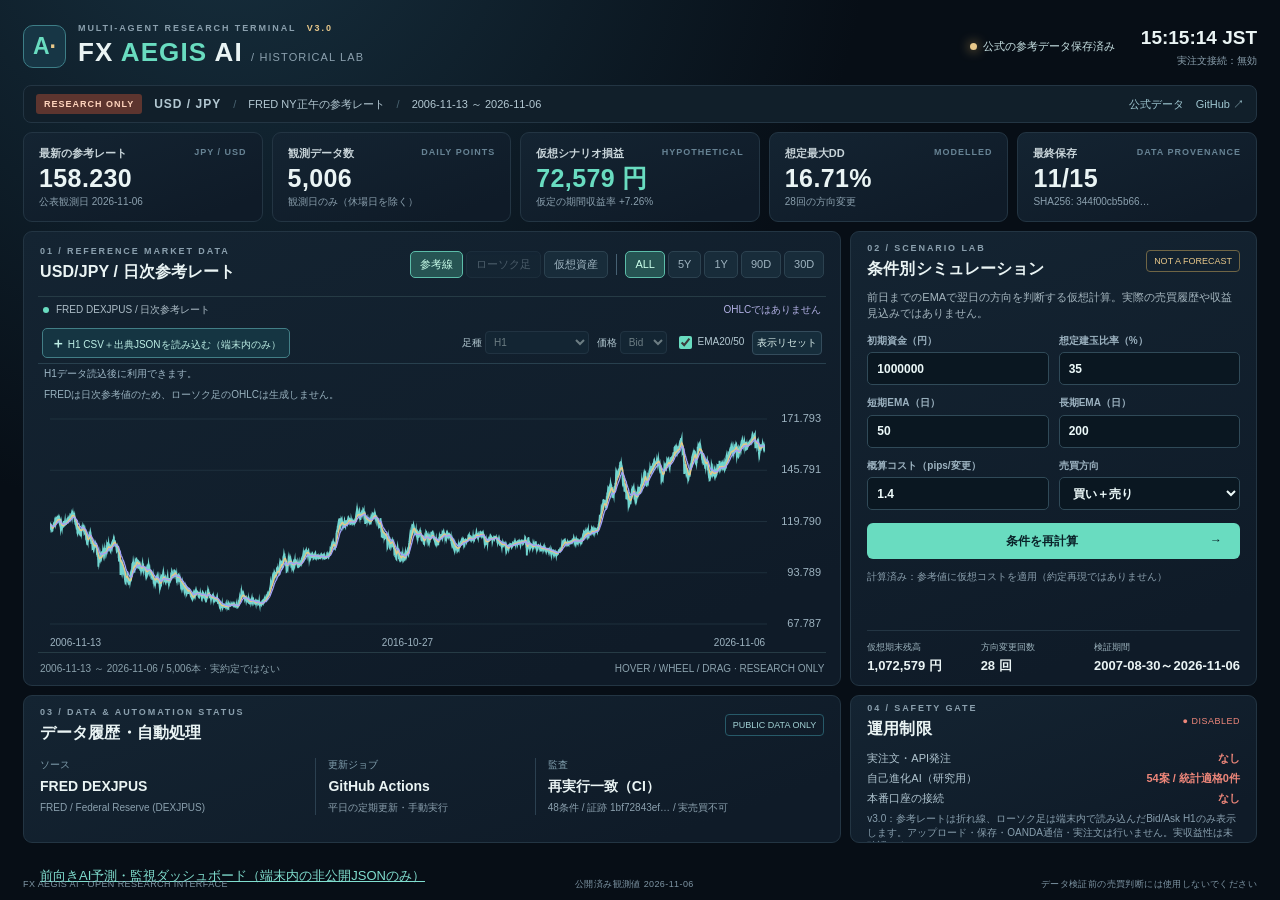
==== commit e732b8c0: "feat(forward): bridge private H1 monitor to local-only probability dashboard" ====
--- a/docs/index.html
+++ b/docs/index.html
@@ -8,5 +8,6 @@
  <article class="panel notes-panel"><div class="panel-head"><div><div class="tiny">03 / DATA & AUTOMATION STATUS</div><h2>データ履歴・自動処理</h2></div><span class="chip">PUBLIC DATA ONLY</span></div><div class="note-grid"><div><span class="label">ソース</span><strong id="sourceLabel">FRED DEXJPUS</strong><small id="sourceDetail">参照値、取引可能OHLCではありません</small></div><div><span class="label">更新ジョブ</span><strong>GitHub Actions</strong><small>平日の定期更新・手動実行</small></div><div><span class="label">監査</span><strong id="audit">未確認</strong><small id="reproDetail">再実行結果を確認中</small></div></div></article></div>
  <div class="side-col"><article class="panel controls"><div class="panel-head"><div><div class="tiny">02 / SCENARIO LAB</div><h2>条件別シミュレーション</h2></div><span class="chip chip-gold">NOT A FORECAST</span></div><div class="micro">前日までのEMAで翌日の方向を判断する仮想計算。実際の売買履歴や収益見込みではありません。</div><form id="scenarioForm"><div class="two"><label>初期資金（円）<input id="capital" type="number" min="1000" max="1000000000" value="1000000" step="10000"></label><label>想定建玉比率（%）<input id="allocation" type="number" min="1" max="100" value="35" step="1"></label></div><div class="two"><label>短期EMA（日）<input id="fast" type="number" min="2" max="499" value="50"></label><label>長期EMA（日）<input id="slow" type="number" min="3" max="500" value="200"></label></div><div class="two"><label>概算コスト（pips/変更）<input id="spread" type="number" min="0" max="50" step="0.1" value="1.4"></label><label>売買方向<select id="direction"><option value="both">買い＋売り</option><option value="long">買い＋見送り</option></select></label></div><button type="submit" class="simulate">条件を再計算 <span>→</span></button><div class="sim-meta" id="simMessage">履歴データを読み込み中です</div></form><div class="quick-stats"><div><span>仮想期末残高</span><strong id="finalEquity">—</strong></div><div><span>方向変更回数</span><strong id="trades">—</strong></div><div><span>検証期間</span><strong id="simDates">—</strong></div></div></article>
  <article class="panel safety"><div class="panel-head"><div><div class="tiny">04 / SAFETY GATE</div><h2>運用制限</h2></div><span class="led">● DISABLED</span></div><div class="safety-row"><span>実注文・API発注</span><b>なし</b></div><div class="safety-row"><span>自己進化AI（研究用）</span><b id="evolutionState">照合中</b></div><div class="safety-row"><span>本番口座の接続</span><b>なし</b></div><p>v3.0：参考レートは折れ線、ローソク足は端末内で読み込んだBid/Ask H1のみ表示します。アップロード・保存・OANDA通信・実注文は行いません。実収益性は未確認です。</p></article></div></section>
+ <div style="width:min(1200px,calc(100% - 32px));margin:15px auto"><a href="./forward-status.html" style="color:#80decf">前向きAI予測・監視ダッシュボード（端末内の非公開JSONのみ）</a></div>
  <footer><span>FX AEGIS AI · OPEN RESEARCH INTERFACE</span><span id="footerState">公開ページ / 読取専用</span><span>データ検証前の売買判断には使用しないでください</span></footer>
 </div></body></html>
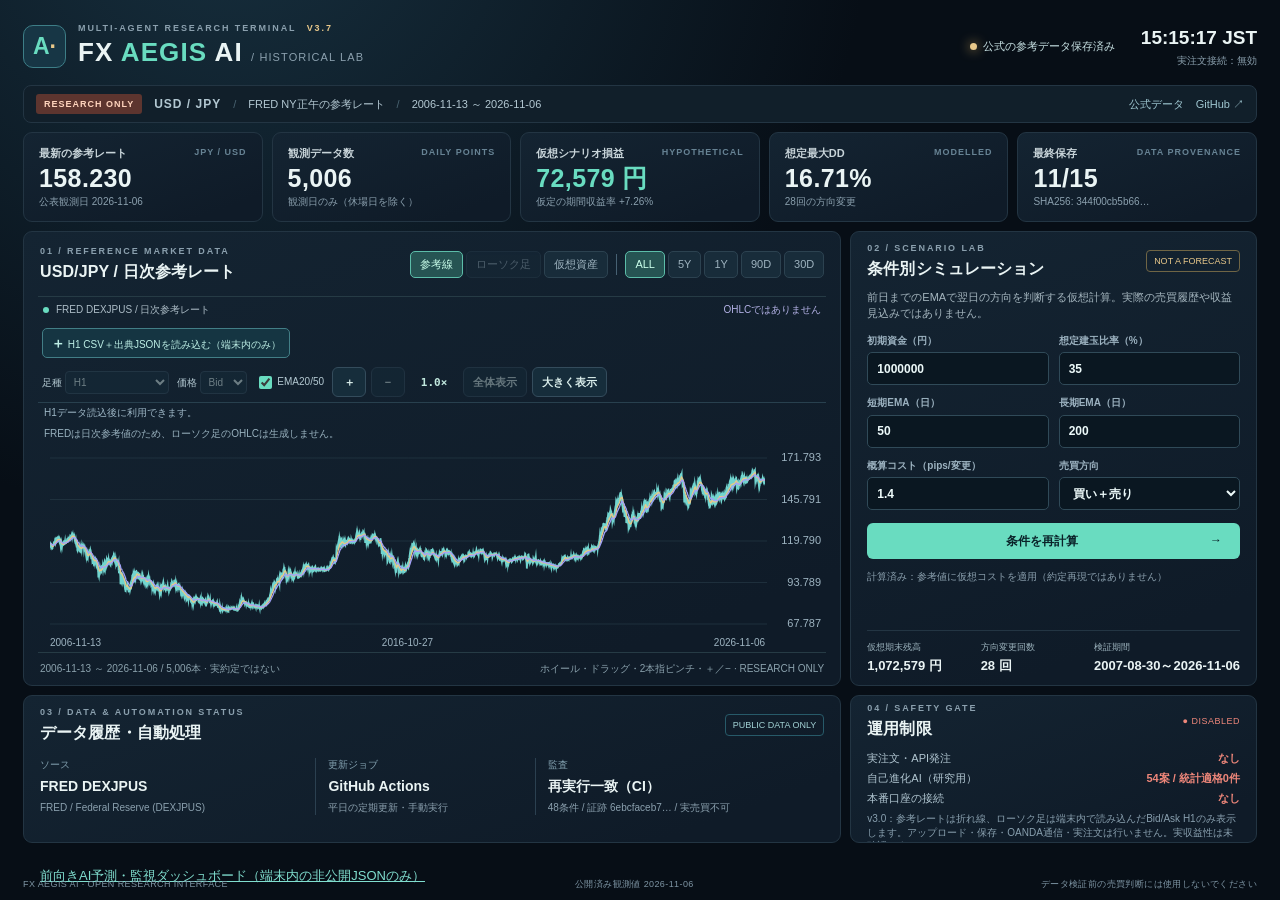
==== commit b5c2ade0: "feat(dashboard): add zoom controls, full-screen chart and touch pinch navigation" ====
--- a/docs/index.html
+++ b/docs/index.html
@@ -1,10 +1,10 @@
 <!doctype html>
-<html lang="ja"><head><meta charset="utf-8"><meta name="viewport" content="width=device-width,initial-scale=1"><meta name="description" content="FX AEGIS AI — verified reference rates and hypothetical FX simulation; no live orders."><title>FX AEGIS AI | Historical Research & Simulation</title><link rel="stylesheet" href="./styles.css?v=30"><script defer src="./chart-model.js?v=30"></script><script defer src="./chart-view.js?v=30"></script><script defer src="./annotations.js?v=30"></script><script defer src="./app.js?v=30"></script></head>
+<html lang="ja"><head><meta charset="utf-8"><meta name="viewport" content="width=device-width,initial-scale=1"><meta name="description" content="FX AEGIS AI — verified reference rates and hypothetical FX simulation; no live orders."><title>FX AEGIS AI | Historical Research & Simulation</title><link rel="stylesheet" href="./styles.css?v=37"><script defer src="./chart-model.js?v=37"></script><script defer src="./chart-view.js?v=37"></script><script defer src="./annotations.js?v=30"></script><script defer src="./app.js?v=37"></script></head>
 <body><div class="shell">
- <header class="topbar"><div class="brand"><div class="mark">A<span>·</span></div><div><div class="eyebrow">MULTI-AGENT RESEARCH TERMINAL <b>V3.0</b></div><h1>FX <em>AEGIS</em> AI <small>/ HISTORICAL LAB</small></h1></div></div><div class="top-actions"><div class="connection"><span class="dot"></span><span id="datasource">データの状態を確認中</span></div><div class="clock"><div id="clockJst">--:--:-- JST</div><span>実注文接続：無効</span></div></div></header>
+ <header class="topbar"><div class="brand"><div class="mark">A<span>·</span></div><div><div class="eyebrow">MULTI-AGENT RESEARCH TERMINAL <b>V3.7</b></div><h1>FX <em>AEGIS</em> AI <small>/ HISTORICAL LAB</small></h1></div></div><div class="top-actions"><div class="connection"><span class="dot"></span><span id="datasource">データの状態を確認中</span></div><div class="clock"><div id="clockJst">--:--:-- JST</div><span>実注文接続：無効</span></div></div></header>
  <section class="banner"><div><span class="status-tag">RESEARCH ONLY</span><b>USD / JPY</b><span class="pipe">/</span><span>FRED NY正午の参考レート</span><span class="pipe">/</span><span id="range">データ未取得</span></div><div><a href="https://fred.stlouisfed.org/series/DEXJPUS" target="_blank" rel="noopener noreferrer">公式データ</a><a href="https://github.com/Joker7822/FX-AEGIS-AI" target="_blank" rel="noopener noreferrer">GitHub ↗</a></div></section>
  <section class="kpis" aria-label="指標"><article><div>最新の参考レート <span>JPY / USD</span></div><strong id="lastRate">—</strong><small id="lastDate">公表値を確認中</small></article><article><div>観測データ数 <span>DAILY POINTS</span></div><strong id="observations">—</strong><small id="coverage">2006年からの長期分析</small></article><article><div>仮想シナリオ損益 <span>HYPOTHETICAL</span></div><strong id="simPnl">—</strong><small id="simReturn">実売買利益ではありません</small></article><article><div>想定最大DD <span>MODELLED</span></div><strong id="maxDd">—</strong><small id="switches">シナリオ計算なし</small></article><article><div>最終保存 <span>DATA PROVENANCE</span></div><strong id="lastSync">—</strong><small id="hash">照合情報を確認中</small></article></section>
- <section class="content"><div class="main-col"><article class="panel chart-panel"><div class="panel-head"><div><div class="tiny">01 / REFERENCE MARKET DATA</div><h2 id="chartTitle">USD/JPY 過去20年の参考レート</h2></div><div class="selectors" aria-label="チャート表示切替"><button class="active" data-plot="price">参考線</button><button data-plot="candles" disabled title="ローカルのH1 Bid/Ask CSVと出典JSONを取り込んでください">ローソク足</button><button data-plot="equity">仮想資産</button><span class="select-divider"></span><button data-window="all" class="active">ALL</button><button data-window="5">5Y</button><button data-window="1">1Y</button><button data-window="90d">90D</button><button data-window="30d">30D</button><button data-window="7d">7D</button><button data-window="1d">1D</button></div></div><div class="chart-box"><div class="legend"><span class="legend-dot"></span><span id="chartLegend">FRED DEXJPUS / 参考レート</span><span id="chartExtra"></span></div><div class="chart-setup"><label class="local-import"> <input type="file" id="localFiles" accept=".csv,.json" multiple aria-label="ローカルH1 BidAsk CSVと出典JSONを2ファイル選択"> <span> <b>＋</b> H1 CSV＋出典JSONを読み込む（端末内のみ）</span></label><button id="localClear" type="button" hidden>クリア</button><div class="chart-mini"><label>足種 <select id="candleTimeframe" aria-label="ローソク足の時間軸"><option value="H1">H1</option><option value="D1">D1（UTC集約）</option></select></label><label>価格 <select id="candleSide" aria-label="BidまたはAskのOHLC"><option value="bid">Bid</option><option value="ask">Ask</option></select></label><label class="ema-toggle"><input type="checkbox" id="showEma" checked> EMA20/50</label><button id="chartReset" type="button" title="ズームとスクロールを元に戻す">表示リセット</button></div></div><div id="overlayControls" class="overlay-controls" hidden><label class="local-import overlay-import"><input id="overlayFile" type="file" accept=".json" aria-label="研究用売買シグナルとAI予測のJSONを読み込む"><span>＋ 売買・AI予測JSON</span></label><button id="overlayClear" type="button" hidden>注釈クリア</button><label><input id="showTrades" type="checkbox" checked> エントリー／決済</label><label><input id="showLevels" type="checkbox" checked> 損切り／利確</label><label><input id="showPredictions" type="checkbox" checked> AI予測の正誤</label></div><div id="overlayStatus" class="overlay-status" aria-live="polite">H1データ読込後に利用できます。</div><div class="local-status" id="localStatus" aria-live="polite">FREDは日次参考値のため、ローソク足のOHLCは生成しません。</div><canvas id="chart" tabindex="0" role="img" aria-label="価格チャート。マウスホイールで拡大縮小、横ドラッグで移動、矢印キーで移動できます。"></canvas><div id="chartHover" class="chart-hover" hidden></div><div id="emptyChart" class="empty-chart" hidden>公式データの取得後、チャートが表示されます</div></div><div class="panel-foot"><span id="chartCaption">実注文・約定・スプレッドの情報ではありません</span><span>HOVER / WHEEL / DRAG · RESEARCH ONLY</span></div></article>
+ <section class="content"><div class="main-col"><article class="panel chart-panel"><div class="panel-head"><div><div class="tiny">01 / REFERENCE MARKET DATA</div><h2 id="chartTitle">USD/JPY 過去20年の参考レート</h2></div><div class="selectors" aria-label="チャート表示切替"><button class="active" data-plot="price">参考線</button><button data-plot="candles" disabled title="ローカルのH1 Bid/Ask CSVと出典JSONを取り込んでください">ローソク足</button><button data-plot="equity">仮想資産</button><span class="select-divider"></span><button data-window="all" class="active">ALL</button><button data-window="5">5Y</button><button data-window="1">1Y</button><button data-window="90d">90D</button><button data-window="30d">30D</button><button data-window="7d">7D</button><button data-window="1d">1D</button></div></div><div class="chart-box"><div class="legend"><span class="legend-dot"></span><span id="chartLegend">FRED DEXJPUS / 参考レート</span><span id="chartExtra"></span></div><div class="chart-setup"><label class="local-import"> <input type="file" id="localFiles" accept=".csv,.json" multiple aria-label="ローカルH1 BidAsk CSVと出典JSONを2ファイル選択"> <span> <b>＋</b> H1 CSV＋出典JSONを読み込む（端末内のみ）</span></label><button id="localClear" type="button" hidden>クリア</button><div class="chart-mini"><label>足種 <select id="candleTimeframe" aria-label="ローソク足の時間軸"><option value="H1">H1</option><option value="D1">D1（UTC集約）</option></select></label><label>価格 <select id="candleSide" aria-label="BidまたはAskのOHLC"><option value="bid">Bid</option><option value="ask">Ask</option></select></label><label class="ema-toggle"><input type="checkbox" id="showEma" checked> EMA20/50</label><div class="chart-zoom-controls" role="group" aria-label="チャート拡大縮小"><button id="chartZoomIn" type="button" aria-label="チャートを拡大" title="拡大（＋）">＋</button><button id="chartZoomOut" type="button" aria-label="チャートを縮小" title="縮小（−）">−</button><output id="chartZoomLevel" aria-live="polite" aria-label="表示倍率">1.0×</output><button id="chartReset" type="button" title="表示期間の全体に戻す">全体表示</button><button id="chartExpand" type="button" aria-pressed="false" title="チャート領域を広く表示">大きく表示</button></div></div></div><div id="overlayControls" class="overlay-controls" hidden><label class="local-import overlay-import"><input id="overlayFile" type="file" accept=".json" aria-label="研究用売買シグナルとAI予測のJSONを読み込む"><span>＋ 売買・AI予測JSON</span></label><button id="overlayClear" type="button" hidden>注釈クリア</button><label><input id="showTrades" type="checkbox" checked> エントリー／決済</label><label><input id="showLevels" type="checkbox" checked> 損切り／利確</label><label><input id="showPredictions" type="checkbox" checked> AI予測の正誤</label></div><div id="overlayStatus" class="overlay-status" aria-live="polite">H1データ読込後に利用できます。</div><div class="local-status" id="localStatus" aria-live="polite">FREDは日次参考値のため、ローソク足のOHLCは生成しません。</div><canvas id="chart" tabindex="0" role="img" aria-label="価格チャート。マウスホイールで拡大縮小、横ドラッグで移動、矢印キーで移動できます。"></canvas><div id="chartHover" class="chart-hover" hidden></div><div id="emptyChart" class="empty-chart" hidden>公式データの取得後、チャートが表示されます</div></div><div class="panel-foot"><span id="chartCaption">実注文・約定・スプレッドの情報ではありません</span><span>ホイール・ドラッグ・2本指ピンチ・＋／− · RESEARCH ONLY</span></div></article>
  <article class="panel notes-panel"><div class="panel-head"><div><div class="tiny">03 / DATA & AUTOMATION STATUS</div><h2>データ履歴・自動処理</h2></div><span class="chip">PUBLIC DATA ONLY</span></div><div class="note-grid"><div><span class="label">ソース</span><strong id="sourceLabel">FRED DEXJPUS</strong><small id="sourceDetail">参照値、取引可能OHLCではありません</small></div><div><span class="label">更新ジョブ</span><strong>GitHub Actions</strong><small>平日の定期更新・手動実行</small></div><div><span class="label">監査</span><strong id="audit">未確認</strong><small id="reproDetail">再実行結果を確認中</small></div></div></article></div>
  <div class="side-col"><article class="panel controls"><div class="panel-head"><div><div class="tiny">02 / SCENARIO LAB</div><h2>条件別シミュレーション</h2></div><span class="chip chip-gold">NOT A FORECAST</span></div><div class="micro">前日までのEMAで翌日の方向を判断する仮想計算。実際の売買履歴や収益見込みではありません。</div><form id="scenarioForm"><div class="two"><label>初期資金（円）<input id="capital" type="number" min="1000" max="1000000000" value="1000000" step="10000"></label><label>想定建玉比率（%）<input id="allocation" type="number" min="1" max="100" value="35" step="1"></label></div><div class="two"><label>短期EMA（日）<input id="fast" type="number" min="2" max="499" value="50"></label><label>長期EMA（日）<input id="slow" type="number" min="3" max="500" value="200"></label></div><div class="two"><label>概算コスト（pips/変更）<input id="spread" type="number" min="0" max="50" step="0.1" value="1.4"></label><label>売買方向<select id="direction"><option value="both">買い＋売り</option><option value="long">買い＋見送り</option></select></label></div><button type="submit" class="simulate">条件を再計算 <span>→</span></button><div class="sim-meta" id="simMessage">履歴データを読み込み中です</div></form><div class="quick-stats"><div><span>仮想期末残高</span><strong id="finalEquity">—</strong></div><div><span>方向変更回数</span><strong id="trades">—</strong></div><div><span>検証期間</span><strong id="simDates">—</strong></div></div></article>
  <article class="panel safety"><div class="panel-head"><div><div class="tiny">04 / SAFETY GATE</div><h2>運用制限</h2></div><span class="led">● DISABLED</span></div><div class="safety-row"><span>実注文・API発注</span><b>なし</b></div><div class="safety-row"><span>自己進化AI（研究用）</span><b id="evolutionState">照合中</b></div><div class="safety-row"><span>本番口座の接続</span><b>なし</b></div><p>v3.0：参考レートは折れ線、ローソク足は端末内で読み込んだBid/Ask H1のみ表示します。アップロード・保存・OANDA通信・実注文は行いません。実収益性は未確認です。</p></article></div></section>
--- a/docs/styles.css
+++ b/docs/styles.css
@@ -36,3 +36,22 @@
 .overlay-status{min-height:18px;padding:3px 6px;color:#9db6c5;font-size:10px;line-height:1.35}
 @media(max-width:900px){.chart-panel{height:570px}}
 @media(max-width:550px){.chart-panel{height:650px}.overlay-controls{gap:5px}}
+
+
+/* v3.7 — explicit zoom controls, spacious chart view, and mobile two-finger gesture. */
+.chart-zoom-controls{display:inline-flex;align-items:center;gap:5px;flex-wrap:wrap}
+.chart-zoom-controls button{min-height:30px;min-width:34px;padding:4px 9px;font-size:11px;font-weight:700;border-radius:6px}
+.chart-zoom-controls button:disabled{opacity:.42;cursor:not-allowed}
+.chart-zoom-controls button:focus-visible{outline:2px solid var(--mint);outline-offset:2px}
+#chartZoomLevel{font:600 11px/1.4 ui-monospace,SFMono-Regular,Consolas,monospace;color:#c1e8de;min-width:48px;text-align:center;font-variant-numeric:tabular-nums}
+#chart{touch-action:none}
+body.chart-focus-active{overflow:hidden}
+.chart-panel.chart-expanded{position:fixed;inset:12px;z-index:1000;width:auto;height:calc(100dvh - 24px)!important;max-height:none;display:flex;flex-direction:column;border:1px solid #4c928f;box-shadow:0 0 0 100vmax #030810d9,0 18px 50px #0009;background:#101f2a}
+.chart-panel.chart-expanded .chart-box{min-height:0;flex:1}
+.chart-panel.chart-expanded #chart{min-height:160px}
+.chart-panel.chart-expanded .panel-foot{flex-shrink:0}
+@media(max-width:550px){
+  .chart-zoom-controls{gap:3px}
+  .chart-zoom-controls button{min-height:37px;min-width:37px;padding:5px 8px}
+  .chart-panel.chart-expanded{inset:0;border-radius:0;height:100dvh!important}
+}
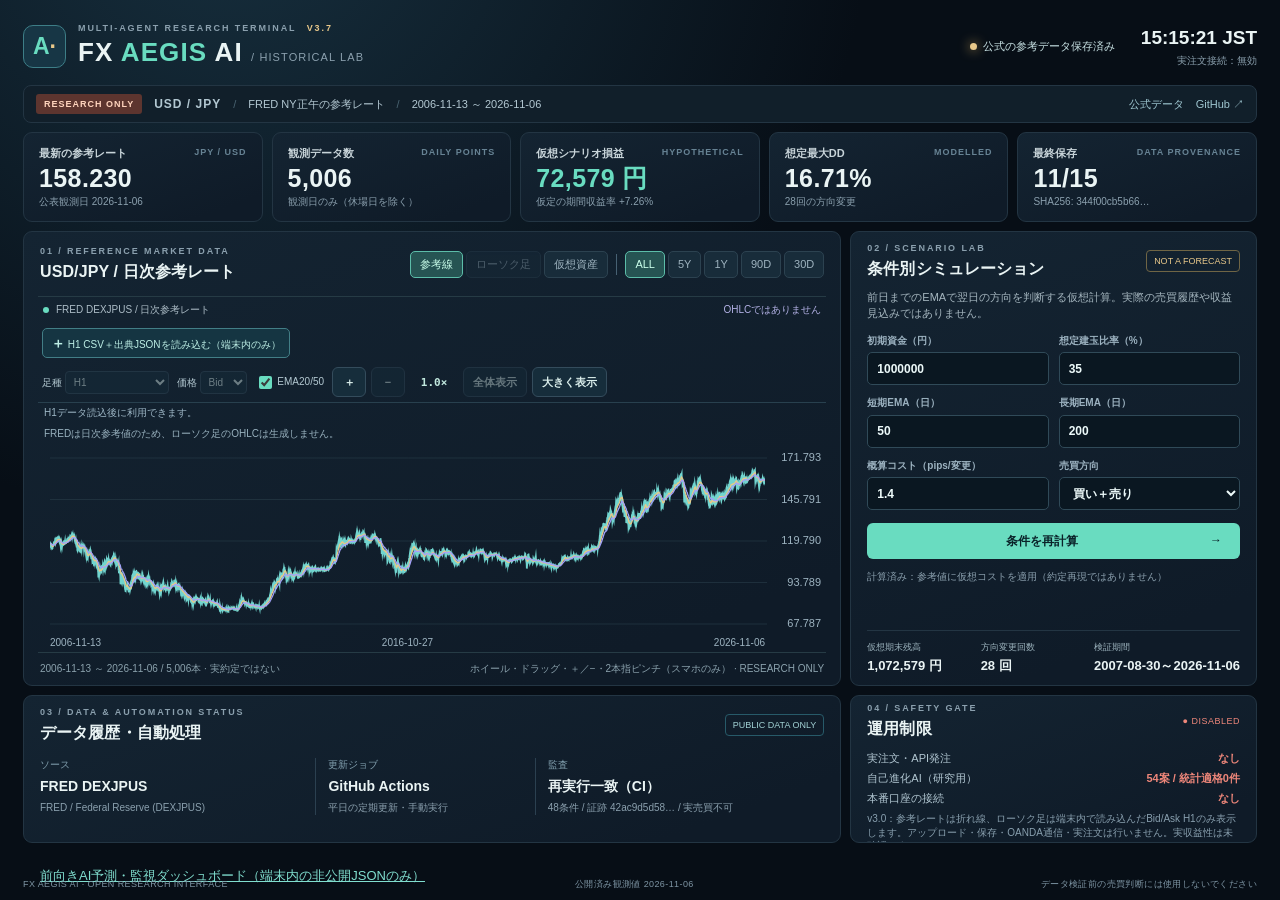
==== commit 7abf2474: "fix(chart): enable two-finger pinch only for smartphone touch layouts" ====
--- a/docs/index.html
+++ b/docs/index.html
@@ -4,7 +4,7 @@
  <header class="topbar"><div class="brand"><div class="mark">A<span>·</span></div><div><div class="eyebrow">MULTI-AGENT RESEARCH TERMINAL <b>V3.7</b></div><h1>FX <em>AEGIS</em> AI <small>/ HISTORICAL LAB</small></h1></div></div><div class="top-actions"><div class="connection"><span class="dot"></span><span id="datasource">データの状態を確認中</span></div><div class="clock"><div id="clockJst">--:--:-- JST</div><span>実注文接続：無効</span></div></div></header>
  <section class="banner"><div><span class="status-tag">RESEARCH ONLY</span><b>USD / JPY</b><span class="pipe">/</span><span>FRED NY正午の参考レート</span><span class="pipe">/</span><span id="range">データ未取得</span></div><div><a href="https://fred.stlouisfed.org/series/DEXJPUS" target="_blank" rel="noopener noreferrer">公式データ</a><a href="https://github.com/Joker7822/FX-AEGIS-AI" target="_blank" rel="noopener noreferrer">GitHub ↗</a></div></section>
  <section class="kpis" aria-label="指標"><article><div>最新の参考レート <span>JPY / USD</span></div><strong id="lastRate">—</strong><small id="lastDate">公表値を確認中</small></article><article><div>観測データ数 <span>DAILY POINTS</span></div><strong id="observations">—</strong><small id="coverage">2006年からの長期分析</small></article><article><div>仮想シナリオ損益 <span>HYPOTHETICAL</span></div><strong id="simPnl">—</strong><small id="simReturn">実売買利益ではありません</small></article><article><div>想定最大DD <span>MODELLED</span></div><strong id="maxDd">—</strong><small id="switches">シナリオ計算なし</small></article><article><div>最終保存 <span>DATA PROVENANCE</span></div><strong id="lastSync">—</strong><small id="hash">照合情報を確認中</small></article></section>
- <section class="content"><div class="main-col"><article class="panel chart-panel"><div class="panel-head"><div><div class="tiny">01 / REFERENCE MARKET DATA</div><h2 id="chartTitle">USD/JPY 過去20年の参考レート</h2></div><div class="selectors" aria-label="チャート表示切替"><button class="active" data-plot="price">参考線</button><button data-plot="candles" disabled title="ローカルのH1 Bid/Ask CSVと出典JSONを取り込んでください">ローソク足</button><button data-plot="equity">仮想資産</button><span class="select-divider"></span><button data-window="all" class="active">ALL</button><button data-window="5">5Y</button><button data-window="1">1Y</button><button data-window="90d">90D</button><button data-window="30d">30D</button><button data-window="7d">7D</button><button data-window="1d">1D</button></div></div><div class="chart-box"><div class="legend"><span class="legend-dot"></span><span id="chartLegend">FRED DEXJPUS / 参考レート</span><span id="chartExtra"></span></div><div class="chart-setup"><label class="local-import"> <input type="file" id="localFiles" accept=".csv,.json" multiple aria-label="ローカルH1 BidAsk CSVと出典JSONを2ファイル選択"> <span> <b>＋</b> H1 CSV＋出典JSONを読み込む（端末内のみ）</span></label><button id="localClear" type="button" hidden>クリア</button><div class="chart-mini"><label>足種 <select id="candleTimeframe" aria-label="ローソク足の時間軸"><option value="H1">H1</option><option value="D1">D1（UTC集約）</option></select></label><label>価格 <select id="candleSide" aria-label="BidまたはAskのOHLC"><option value="bid">Bid</option><option value="ask">Ask</option></select></label><label class="ema-toggle"><input type="checkbox" id="showEma" checked> EMA20/50</label><div class="chart-zoom-controls" role="group" aria-label="チャート拡大縮小"><button id="chartZoomIn" type="button" aria-label="チャートを拡大" title="拡大（＋）">＋</button><button id="chartZoomOut" type="button" aria-label="チャートを縮小" title="縮小（−）">−</button><output id="chartZoomLevel" aria-live="polite" aria-label="表示倍率">1.0×</output><button id="chartReset" type="button" title="表示期間の全体に戻す">全体表示</button><button id="chartExpand" type="button" aria-pressed="false" title="チャート領域を広く表示">大きく表示</button></div></div></div><div id="overlayControls" class="overlay-controls" hidden><label class="local-import overlay-import"><input id="overlayFile" type="file" accept=".json" aria-label="研究用売買シグナルとAI予測のJSONを読み込む"><span>＋ 売買・AI予測JSON</span></label><button id="overlayClear" type="button" hidden>注釈クリア</button><label><input id="showTrades" type="checkbox" checked> エントリー／決済</label><label><input id="showLevels" type="checkbox" checked> 損切り／利確</label><label><input id="showPredictions" type="checkbox" checked> AI予測の正誤</label></div><div id="overlayStatus" class="overlay-status" aria-live="polite">H1データ読込後に利用できます。</div><div class="local-status" id="localStatus" aria-live="polite">FREDは日次参考値のため、ローソク足のOHLCは生成しません。</div><canvas id="chart" tabindex="0" role="img" aria-label="価格チャート。マウスホイールで拡大縮小、横ドラッグで移動、矢印キーで移動できます。"></canvas><div id="chartHover" class="chart-hover" hidden></div><div id="emptyChart" class="empty-chart" hidden>公式データの取得後、チャートが表示されます</div></div><div class="panel-foot"><span id="chartCaption">実注文・約定・スプレッドの情報ではありません</span><span>ホイール・ドラッグ・2本指ピンチ・＋／− · RESEARCH ONLY</span></div></article>
+ <section class="content"><div class="main-col"><article class="panel chart-panel"><div class="panel-head"><div><div class="tiny">01 / REFERENCE MARKET DATA</div><h2 id="chartTitle">USD/JPY 過去20年の参考レート</h2></div><div class="selectors" aria-label="チャート表示切替"><button class="active" data-plot="price">参考線</button><button data-plot="candles" disabled title="ローカルのH1 Bid/Ask CSVと出典JSONを取り込んでください">ローソク足</button><button data-plot="equity">仮想資産</button><span class="select-divider"></span><button data-window="all" class="active">ALL</button><button data-window="5">5Y</button><button data-window="1">1Y</button><button data-window="90d">90D</button><button data-window="30d">30D</button><button data-window="7d">7D</button><button data-window="1d">1D</button></div></div><div class="chart-box"><div class="legend"><span class="legend-dot"></span><span id="chartLegend">FRED DEXJPUS / 参考レート</span><span id="chartExtra"></span></div><div class="chart-setup"><label class="local-import"> <input type="file" id="localFiles" accept=".csv,.json" multiple aria-label="ローカルH1 BidAsk CSVと出典JSONを2ファイル選択"> <span> <b>＋</b> H1 CSV＋出典JSONを読み込む（端末内のみ）</span></label><button id="localClear" type="button" hidden>クリア</button><div class="chart-mini"><label>足種 <select id="candleTimeframe" aria-label="ローソク足の時間軸"><option value="H1">H1</option><option value="D1">D1（UTC集約）</option></select></label><label>価格 <select id="candleSide" aria-label="BidまたはAskのOHLC"><option value="bid">Bid</option><option value="ask">Ask</option></select></label><label class="ema-toggle"><input type="checkbox" id="showEma" checked> EMA20/50</label><div class="chart-zoom-controls" role="group" aria-label="チャート拡大縮小"><button id="chartZoomIn" type="button" aria-label="チャートを拡大" title="拡大（＋）">＋</button><button id="chartZoomOut" type="button" aria-label="チャートを縮小" title="縮小（−）">−</button><output id="chartZoomLevel" aria-live="polite" aria-label="表示倍率">1.0×</output><button id="chartReset" type="button" title="表示期間の全体に戻す">全体表示</button><button id="chartExpand" type="button" aria-pressed="false" title="チャート領域を広く表示">大きく表示</button></div></div></div><div id="overlayControls" class="overlay-controls" hidden><label class="local-import overlay-import"><input id="overlayFile" type="file" accept=".json" aria-label="研究用売買シグナルとAI予測のJSONを読み込む"><span>＋ 売買・AI予測JSON</span></label><button id="overlayClear" type="button" hidden>注釈クリア</button><label><input id="showTrades" type="checkbox" checked> エントリー／決済</label><label><input id="showLevels" type="checkbox" checked> 損切り／利確</label><label><input id="showPredictions" type="checkbox" checked> AI予測の正誤</label></div><div id="overlayStatus" class="overlay-status" aria-live="polite">H1データ読込後に利用できます。</div><div class="local-status" id="localStatus" aria-live="polite">FREDは日次参考値のため、ローソク足のOHLCは生成しません。</div><canvas id="chart" tabindex="0" role="img" aria-label="価格チャート。マウスホイールで拡大縮小、横ドラッグで移動、矢印キーで移動できます。"></canvas><div id="chartHover" class="chart-hover" hidden></div><div id="emptyChart" class="empty-chart" hidden>公式データの取得後、チャートが表示されます</div></div><div class="panel-foot"><span id="chartCaption">実注文・約定・スプレッドの情報ではありません</span><span>ホイール・ドラッグ・＋／−・2本指ピンチ（スマホのみ） · RESEARCH ONLY</span></div></article>
  <article class="panel notes-panel"><div class="panel-head"><div><div class="tiny">03 / DATA & AUTOMATION STATUS</div><h2>データ履歴・自動処理</h2></div><span class="chip">PUBLIC DATA ONLY</span></div><div class="note-grid"><div><span class="label">ソース</span><strong id="sourceLabel">FRED DEXJPUS</strong><small id="sourceDetail">参照値、取引可能OHLCではありません</small></div><div><span class="label">更新ジョブ</span><strong>GitHub Actions</strong><small>平日の定期更新・手動実行</small></div><div><span class="label">監査</span><strong id="audit">未確認</strong><small id="reproDetail">再実行結果を確認中</small></div></div></article></div>
  <div class="side-col"><article class="panel controls"><div class="panel-head"><div><div class="tiny">02 / SCENARIO LAB</div><h2>条件別シミュレーション</h2></div><span class="chip chip-gold">NOT A FORECAST</span></div><div class="micro">前日までのEMAで翌日の方向を判断する仮想計算。実際の売買履歴や収益見込みではありません。</div><form id="scenarioForm"><div class="two"><label>初期資金（円）<input id="capital" type="number" min="1000" max="1000000000" value="1000000" step="10000"></label><label>想定建玉比率（%）<input id="allocation" type="number" min="1" max="100" value="35" step="1"></label></div><div class="two"><label>短期EMA（日）<input id="fast" type="number" min="2" max="499" value="50"></label><label>長期EMA（日）<input id="slow" type="number" min="3" max="500" value="200"></label></div><div class="two"><label>概算コスト（pips/変更）<input id="spread" type="number" min="0" max="50" step="0.1" value="1.4"></label><label>売買方向<select id="direction"><option value="both">買い＋売り</option><option value="long">買い＋見送り</option></select></label></div><button type="submit" class="simulate">条件を再計算 <span>→</span></button><div class="sim-meta" id="simMessage">履歴データを読み込み中です</div></form><div class="quick-stats"><div><span>仮想期末残高</span><strong id="finalEquity">—</strong></div><div><span>方向変更回数</span><strong id="trades">—</strong></div><div><span>検証期間</span><strong id="simDates">—</strong></div></div></article>
  <article class="panel safety"><div class="panel-head"><div><div class="tiny">04 / SAFETY GATE</div><h2>運用制限</h2></div><span class="led">● DISABLED</span></div><div class="safety-row"><span>実注文・API発注</span><b>なし</b></div><div class="safety-row"><span>自己進化AI（研究用）</span><b id="evolutionState">照合中</b></div><div class="safety-row"><span>本番口座の接続</span><b>なし</b></div><p>v3.0：参考レートは折れ線、ローソク足は端末内で読み込んだBid/Ask H1のみ表示します。アップロード・保存・OANDA通信・実注文は行いません。実収益性は未確認です。</p></article></div></section>
--- a/docs/styles.css
+++ b/docs/styles.css
@@ -44,7 +44,7 @@
 .chart-zoom-controls button:disabled{opacity:.42;cursor:not-allowed}
 .chart-zoom-controls button:focus-visible{outline:2px solid var(--mint);outline-offset:2px}
 #chartZoomLevel{font:600 11px/1.4 ui-monospace,SFMono-Regular,Consolas,monospace;color:#c1e8de;min-width:48px;text-align:center;font-variant-numeric:tabular-nums}
-#chart{touch-action:none}
+@media(max-width:900px) and (pointer:coarse){#chart{touch-action:none}}
 body.chart-focus-active{overflow:hidden}
 .chart-panel.chart-expanded{position:fixed;inset:12px;z-index:1000;width:auto;height:calc(100dvh - 24px)!important;max-height:none;display:flex;flex-direction:column;border:1px solid #4c928f;box-shadow:0 0 0 100vmax #030810d9,0 18px 50px #0009;background:#101f2a}
 .chart-panel.chart-expanded .chart-box{min-height:0;flex:1}
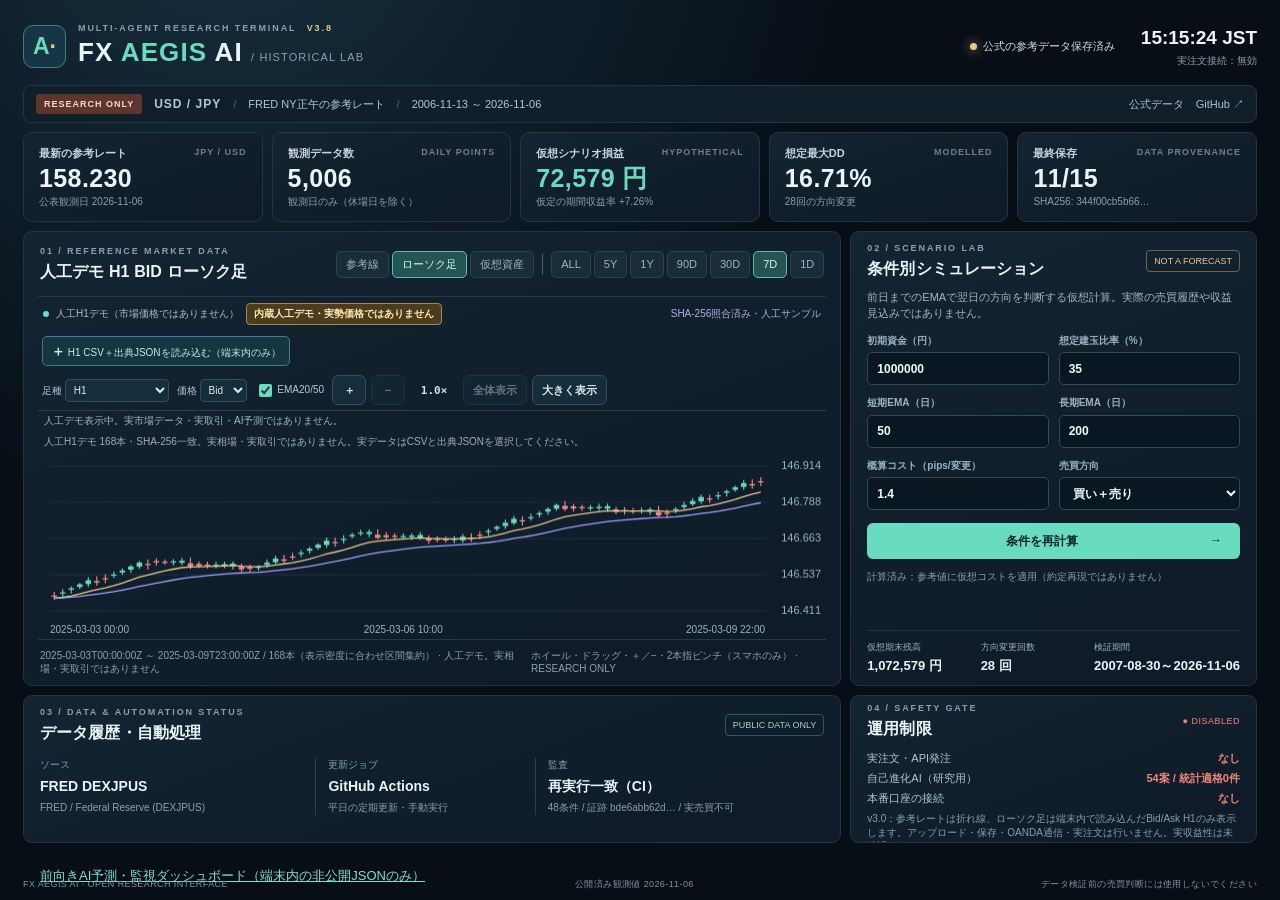
==== commit 28521c2e: "fix(dashboard): autoload labeled verified synthetic H1 candles, retain private file override" ====
--- a/docs/index.html
+++ b/docs/index.html
@@ -1,10 +1,10 @@
 <!doctype html>
-<html lang="ja"><head><meta charset="utf-8"><meta name="viewport" content="width=device-width,initial-scale=1"><meta name="description" content="FX AEGIS AI — verified reference rates and hypothetical FX simulation; no live orders."><title>FX AEGIS AI | Historical Research & Simulation</title><link rel="stylesheet" href="./styles.css?v=37"><script defer src="./chart-model.js?v=37"></script><script defer src="./chart-view.js?v=37"></script><script defer src="./annotations.js?v=30"></script><script defer src="./app.js?v=37"></script></head>
+<html lang="ja"><head><meta charset="utf-8"><meta name="viewport" content="width=device-width,initial-scale=1"><meta name="description" content="FX AEGIS AI — verified reference rates and hypothetical FX simulation; no live orders."><title>FX AEGIS AI | Historical Research & Simulation</title><link rel="stylesheet" href="./styles.css?v=38"><script defer src="./chart-model.js?v=38"></script><script defer src="./chart-view.js?v=38"></script><script defer src="./annotations.js?v=30"></script><script defer src="./app.js?v=38"></script></head>
 <body><div class="shell">
- <header class="topbar"><div class="brand"><div class="mark">A<span>·</span></div><div><div class="eyebrow">MULTI-AGENT RESEARCH TERMINAL <b>V3.7</b></div><h1>FX <em>AEGIS</em> AI <small>/ HISTORICAL LAB</small></h1></div></div><div class="top-actions"><div class="connection"><span class="dot"></span><span id="datasource">データの状態を確認中</span></div><div class="clock"><div id="clockJst">--:--:-- JST</div><span>実注文接続：無効</span></div></div></header>
+ <header class="topbar"><div class="brand"><div class="mark">A<span>·</span></div><div><div class="eyebrow">MULTI-AGENT RESEARCH TERMINAL <b>V3.8</b></div><h1>FX <em>AEGIS</em> AI <small>/ HISTORICAL LAB</small></h1></div></div><div class="top-actions"><div class="connection"><span class="dot"></span><span id="datasource">データの状態を確認中</span></div><div class="clock"><div id="clockJst">--:--:-- JST</div><span>実注文接続：無効</span></div></div></header>
  <section class="banner"><div><span class="status-tag">RESEARCH ONLY</span><b>USD / JPY</b><span class="pipe">/</span><span>FRED NY正午の参考レート</span><span class="pipe">/</span><span id="range">データ未取得</span></div><div><a href="https://fred.stlouisfed.org/series/DEXJPUS" target="_blank" rel="noopener noreferrer">公式データ</a><a href="https://github.com/Joker7822/FX-AEGIS-AI" target="_blank" rel="noopener noreferrer">GitHub ↗</a></div></section>
  <section class="kpis" aria-label="指標"><article><div>最新の参考レート <span>JPY / USD</span></div><strong id="lastRate">—</strong><small id="lastDate">公表値を確認中</small></article><article><div>観測データ数 <span>DAILY POINTS</span></div><strong id="observations">—</strong><small id="coverage">2006年からの長期分析</small></article><article><div>仮想シナリオ損益 <span>HYPOTHETICAL</span></div><strong id="simPnl">—</strong><small id="simReturn">実売買利益ではありません</small></article><article><div>想定最大DD <span>MODELLED</span></div><strong id="maxDd">—</strong><small id="switches">シナリオ計算なし</small></article><article><div>最終保存 <span>DATA PROVENANCE</span></div><strong id="lastSync">—</strong><small id="hash">照合情報を確認中</small></article></section>
- <section class="content"><div class="main-col"><article class="panel chart-panel"><div class="panel-head"><div><div class="tiny">01 / REFERENCE MARKET DATA</div><h2 id="chartTitle">USD/JPY 過去20年の参考レート</h2></div><div class="selectors" aria-label="チャート表示切替"><button class="active" data-plot="price">参考線</button><button data-plot="candles" disabled title="ローカルのH1 Bid/Ask CSVと出典JSONを取り込んでください">ローソク足</button><button data-plot="equity">仮想資産</button><span class="select-divider"></span><button data-window="all" class="active">ALL</button><button data-window="5">5Y</button><button data-window="1">1Y</button><button data-window="90d">90D</button><button data-window="30d">30D</button><button data-window="7d">7D</button><button data-window="1d">1D</button></div></div><div class="chart-box"><div class="legend"><span class="legend-dot"></span><span id="chartLegend">FRED DEXJPUS / 参考レート</span><span id="chartExtra"></span></div><div class="chart-setup"><label class="local-import"> <input type="file" id="localFiles" accept=".csv,.json" multiple aria-label="ローカルH1 BidAsk CSVと出典JSONを2ファイル選択"> <span> <b>＋</b> H1 CSV＋出典JSONを読み込む（端末内のみ）</span></label><button id="localClear" type="button" hidden>クリア</button><div class="chart-mini"><label>足種 <select id="candleTimeframe" aria-label="ローソク足の時間軸"><option value="H1">H1</option><option value="D1">D1（UTC集約）</option></select></label><label>価格 <select id="candleSide" aria-label="BidまたはAskのOHLC"><option value="bid">Bid</option><option value="ask">Ask</option></select></label><label class="ema-toggle"><input type="checkbox" id="showEma" checked> EMA20/50</label><div class="chart-zoom-controls" role="group" aria-label="チャート拡大縮小"><button id="chartZoomIn" type="button" aria-label="チャートを拡大" title="拡大（＋）">＋</button><button id="chartZoomOut" type="button" aria-label="チャートを縮小" title="縮小（−）">−</button><output id="chartZoomLevel" aria-live="polite" aria-label="表示倍率">1.0×</output><button id="chartReset" type="button" title="表示期間の全体に戻す">全体表示</button><button id="chartExpand" type="button" aria-pressed="false" title="チャート領域を広く表示">大きく表示</button></div></div></div><div id="overlayControls" class="overlay-controls" hidden><label class="local-import overlay-import"><input id="overlayFile" type="file" accept=".json" aria-label="研究用売買シグナルとAI予測のJSONを読み込む"><span>＋ 売買・AI予測JSON</span></label><button id="overlayClear" type="button" hidden>注釈クリア</button><label><input id="showTrades" type="checkbox" checked> エントリー／決済</label><label><input id="showLevels" type="checkbox" checked> 損切り／利確</label><label><input id="showPredictions" type="checkbox" checked> AI予測の正誤</label></div><div id="overlayStatus" class="overlay-status" aria-live="polite">H1データ読込後に利用できます。</div><div class="local-status" id="localStatus" aria-live="polite">FREDは日次参考値のため、ローソク足のOHLCは生成しません。</div><canvas id="chart" tabindex="0" role="img" aria-label="価格チャート。マウスホイールで拡大縮小、横ドラッグで移動、矢印キーで移動できます。"></canvas><div id="chartHover" class="chart-hover" hidden></div><div id="emptyChart" class="empty-chart" hidden>公式データの取得後、チャートが表示されます</div></div><div class="panel-foot"><span id="chartCaption">実注文・約定・スプレッドの情報ではありません</span><span>ホイール・ドラッグ・＋／−・2本指ピンチ（スマホのみ） · RESEARCH ONLY</span></div></article>
+ <section class="content"><div class="main-col"><article class="panel chart-panel"><div class="panel-head"><div><div class="tiny">01 / REFERENCE MARKET DATA</div><h2 id="chartTitle">人工H1デモのローソク足（実勢価格ではありません）</h2></div><div class="selectors" aria-label="チャート表示切替"><button data-plot="price">参考線</button><button class="active" data-plot="candles" title="デモH1を自動読込。実価格はCSV＋出典JSONを選択">ローソク足</button><button data-plot="equity">仮想資産</button><span class="select-divider"></span><button data-window="all">ALL</button><button data-window="5">5Y</button><button data-window="1">1Y</button><button data-window="90d">90D</button><button data-window="30d">30D</button><button data-window="7d" class="active">7D</button><button data-window="1d">1D</button></div></div><div class="chart-box"><div class="legend"><span class="legend-dot"></span><span id="chartLegend">人工H1デモを読込中</span><strong id="chartDataBadge" class="chart-data-badge">人工デモ・実勢価格ではありません</strong><span id="chartExtra"></span></div><div class="chart-setup"><label class="local-import"> <input type="file" id="localFiles" accept=".csv,.json" multiple aria-label="ローカルH1 BidAsk CSVと出典JSONを2ファイル選択"> <span> <b>＋</b> H1 CSV＋出典JSONを読み込む（端末内のみ）</span></label><button id="localClear" type="button" hidden>実データを解除</button><div class="chart-mini"><label>足種 <select id="candleTimeframe" aria-label="ローソク足の時間軸"><option value="H1">H1</option><option value="D1">D1（UTC集約）</option></select></label><label>価格 <select id="candleSide" aria-label="BidまたはAskのOHLC"><option value="bid">Bid</option><option value="ask">Ask</option></select></label><label class="ema-toggle"><input type="checkbox" id="showEma" checked> EMA20/50</label><div class="chart-zoom-controls" role="group" aria-label="チャート拡大縮小"><button id="chartZoomIn" type="button" aria-label="チャートを拡大" title="拡大（＋）">＋</button><button id="chartZoomOut" type="button" aria-label="チャートを縮小" title="縮小（−）">−</button><output id="chartZoomLevel" aria-live="polite" aria-label="表示倍率">1.0×</output><button id="chartReset" type="button" title="表示期間の全体に戻す">全体表示</button><button id="chartExpand" type="button" aria-pressed="false" title="チャート領域を広く表示">大きく表示</button></div></div></div><div id="overlayControls" class="overlay-controls" hidden><label class="local-import overlay-import"><input id="overlayFile" type="file" accept=".json" aria-label="研究用売買シグナルとAI予測のJSONを読み込む"><span>＋ 売買・AI予測JSON</span></label><button id="overlayClear" type="button" hidden>注釈クリア</button><label><input id="showTrades" type="checkbox" checked> エントリー／決済</label><label><input id="showLevels" type="checkbox" checked> 損切り／利確</label><label><input id="showPredictions" type="checkbox" checked> AI予測の正誤</label></div><div id="overlayStatus" class="overlay-status" aria-live="polite">H1データ読込後に利用できます。</div><div class="local-status" id="localStatus" aria-live="polite">人工H1デモを読み込み中です。実勢価格のローソク足にはH1 Bid/Ask CSVと出典JSONを読み込んでください。</div><canvas id="chart" tabindex="0" role="img" aria-label="価格チャート。マウスホイールで拡大縮小、横ドラッグで移動、矢印キーで移動できます。"></canvas><div id="chartHover" class="chart-hover" hidden></div><div id="emptyChart" class="empty-chart" hidden>公式データの取得後、チャートが表示されます</div></div><div class="panel-foot"><span id="chartCaption">実注文・約定・スプレッドの情報ではありません</span><span>ホイール・ドラッグ・＋／−・2本指ピンチ（スマホのみ） · RESEARCH ONLY</span></div></article>
  <article class="panel notes-panel"><div class="panel-head"><div><div class="tiny">03 / DATA & AUTOMATION STATUS</div><h2>データ履歴・自動処理</h2></div><span class="chip">PUBLIC DATA ONLY</span></div><div class="note-grid"><div><span class="label">ソース</span><strong id="sourceLabel">FRED DEXJPUS</strong><small id="sourceDetail">参照値、取引可能OHLCではありません</small></div><div><span class="label">更新ジョブ</span><strong>GitHub Actions</strong><small>平日の定期更新・手動実行</small></div><div><span class="label">監査</span><strong id="audit">未確認</strong><small id="reproDetail">再実行結果を確認中</small></div></div></article></div>
  <div class="side-col"><article class="panel controls"><div class="panel-head"><div><div class="tiny">02 / SCENARIO LAB</div><h2>条件別シミュレーション</h2></div><span class="chip chip-gold">NOT A FORECAST</span></div><div class="micro">前日までのEMAで翌日の方向を判断する仮想計算。実際の売買履歴や収益見込みではありません。</div><form id="scenarioForm"><div class="two"><label>初期資金（円）<input id="capital" type="number" min="1000" max="1000000000" value="1000000" step="10000"></label><label>想定建玉比率（%）<input id="allocation" type="number" min="1" max="100" value="35" step="1"></label></div><div class="two"><label>短期EMA（日）<input id="fast" type="number" min="2" max="499" value="50"></label><label>長期EMA（日）<input id="slow" type="number" min="3" max="500" value="200"></label></div><div class="two"><label>概算コスト（pips/変更）<input id="spread" type="number" min="0" max="50" step="0.1" value="1.4"></label><label>売買方向<select id="direction"><option value="both">買い＋売り</option><option value="long">買い＋見送り</option></select></label></div><button type="submit" class="simulate">条件を再計算 <span>→</span></button><div class="sim-meta" id="simMessage">履歴データを読み込み中です</div></form><div class="quick-stats"><div><span>仮想期末残高</span><strong id="finalEquity">—</strong></div><div><span>方向変更回数</span><strong id="trades">—</strong></div><div><span>検証期間</span><strong id="simDates">—</strong></div></div></article>
  <article class="panel safety"><div class="panel-head"><div><div class="tiny">04 / SAFETY GATE</div><h2>運用制限</h2></div><span class="led">● DISABLED</span></div><div class="safety-row"><span>実注文・API発注</span><b>なし</b></div><div class="safety-row"><span>自己進化AI（研究用）</span><b id="evolutionState">照合中</b></div><div class="safety-row"><span>本番口座の接続</span><b>なし</b></div><p>v3.0：参考レートは折れ線、ローソク足は端末内で読み込んだBid/Ask H1のみ表示します。アップロード・保存・OANDA通信・実注文は行いません。実収益性は未確認です。</p></article></div></section>
--- a/docs/styles.css
+++ b/docs/styles.css
@@ -55,3 +55,7 @@
   .chart-zoom-controls button{min-height:37px;min-width:37px;padding:5px 8px}
   .chart-panel.chart-expanded{inset:0;border-radius:0;height:100dvh!important}
 }
+
+/* v3.8: always-visible disclosure for synthetic H1 OHLC preview. */
+.chart-data-badge{display:inline-flex;align-items:center;border:1px solid #a28a49;background:#4b3c20;color:#ffe9af;border-radius:4px;padding:3px 7px;font-size:10px;font-weight:800;max-width:100%}
+.chart-data-badge[hidden]{display:none}
